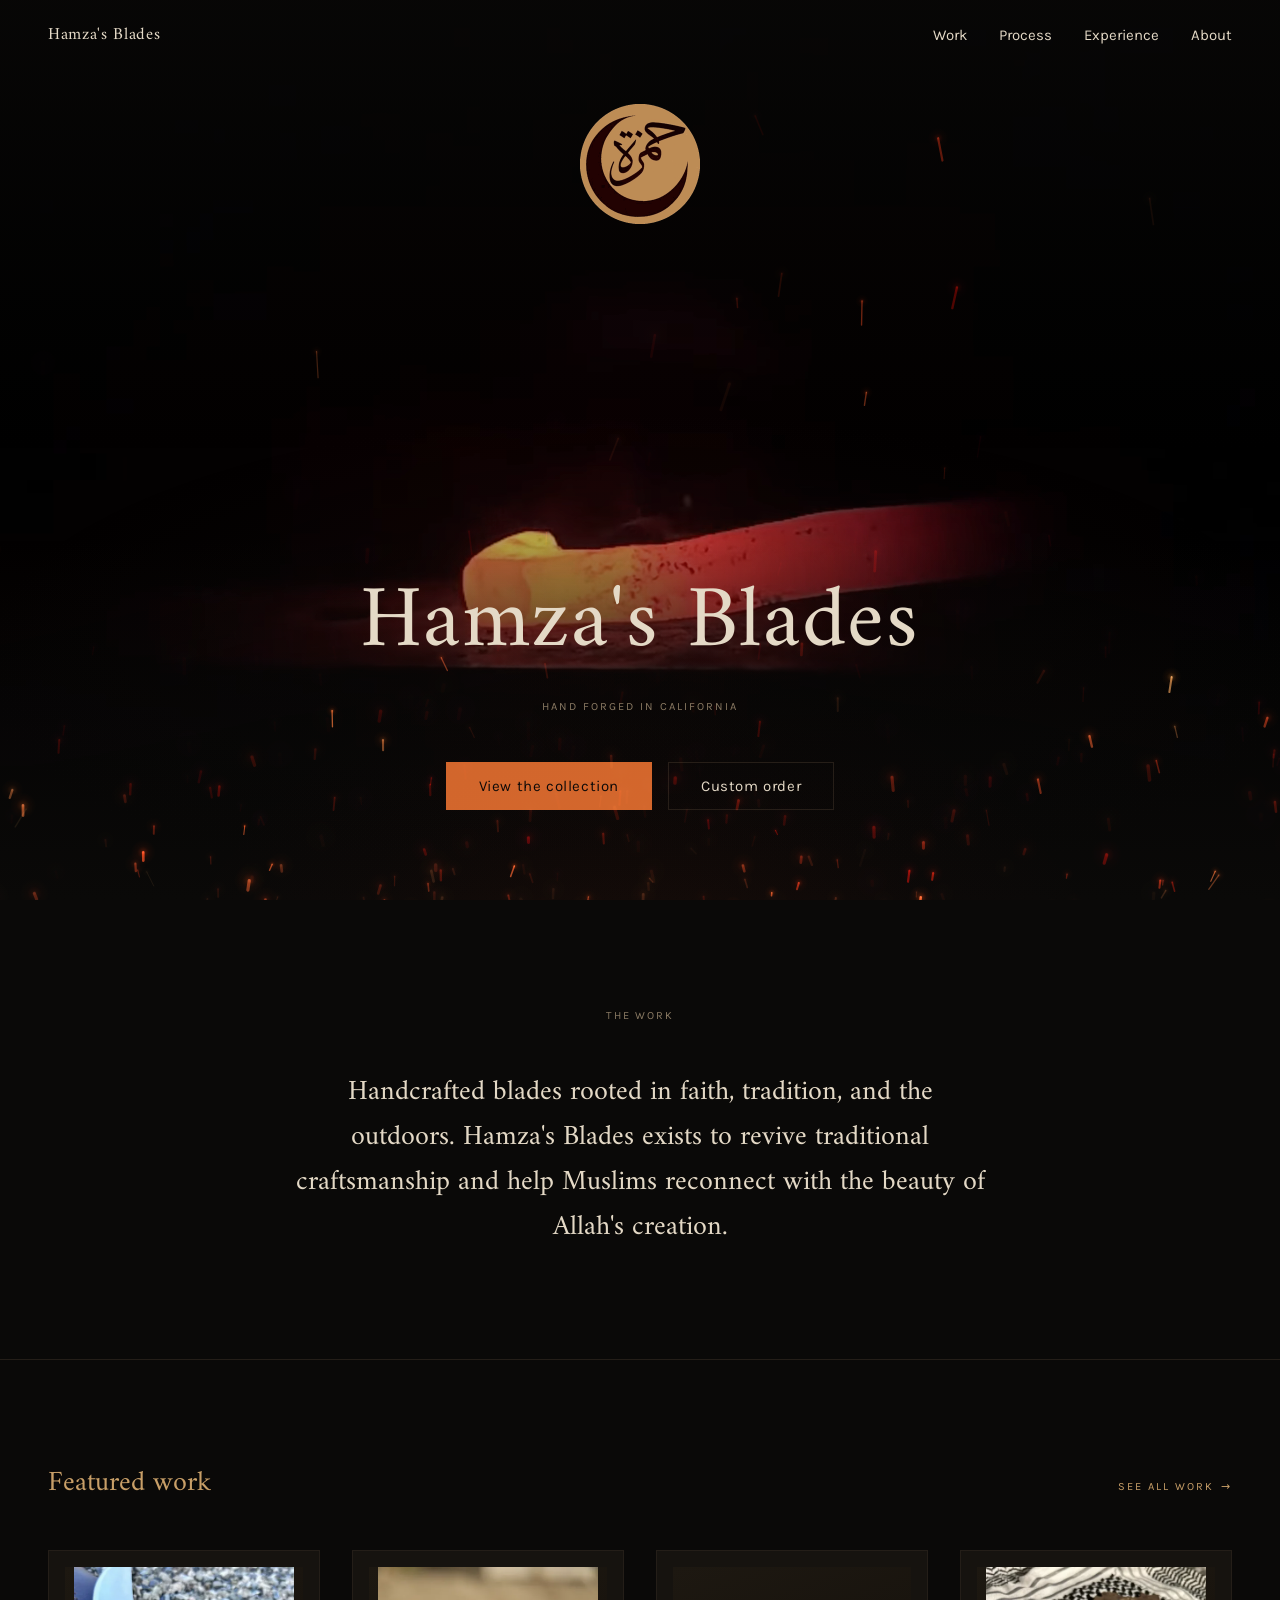
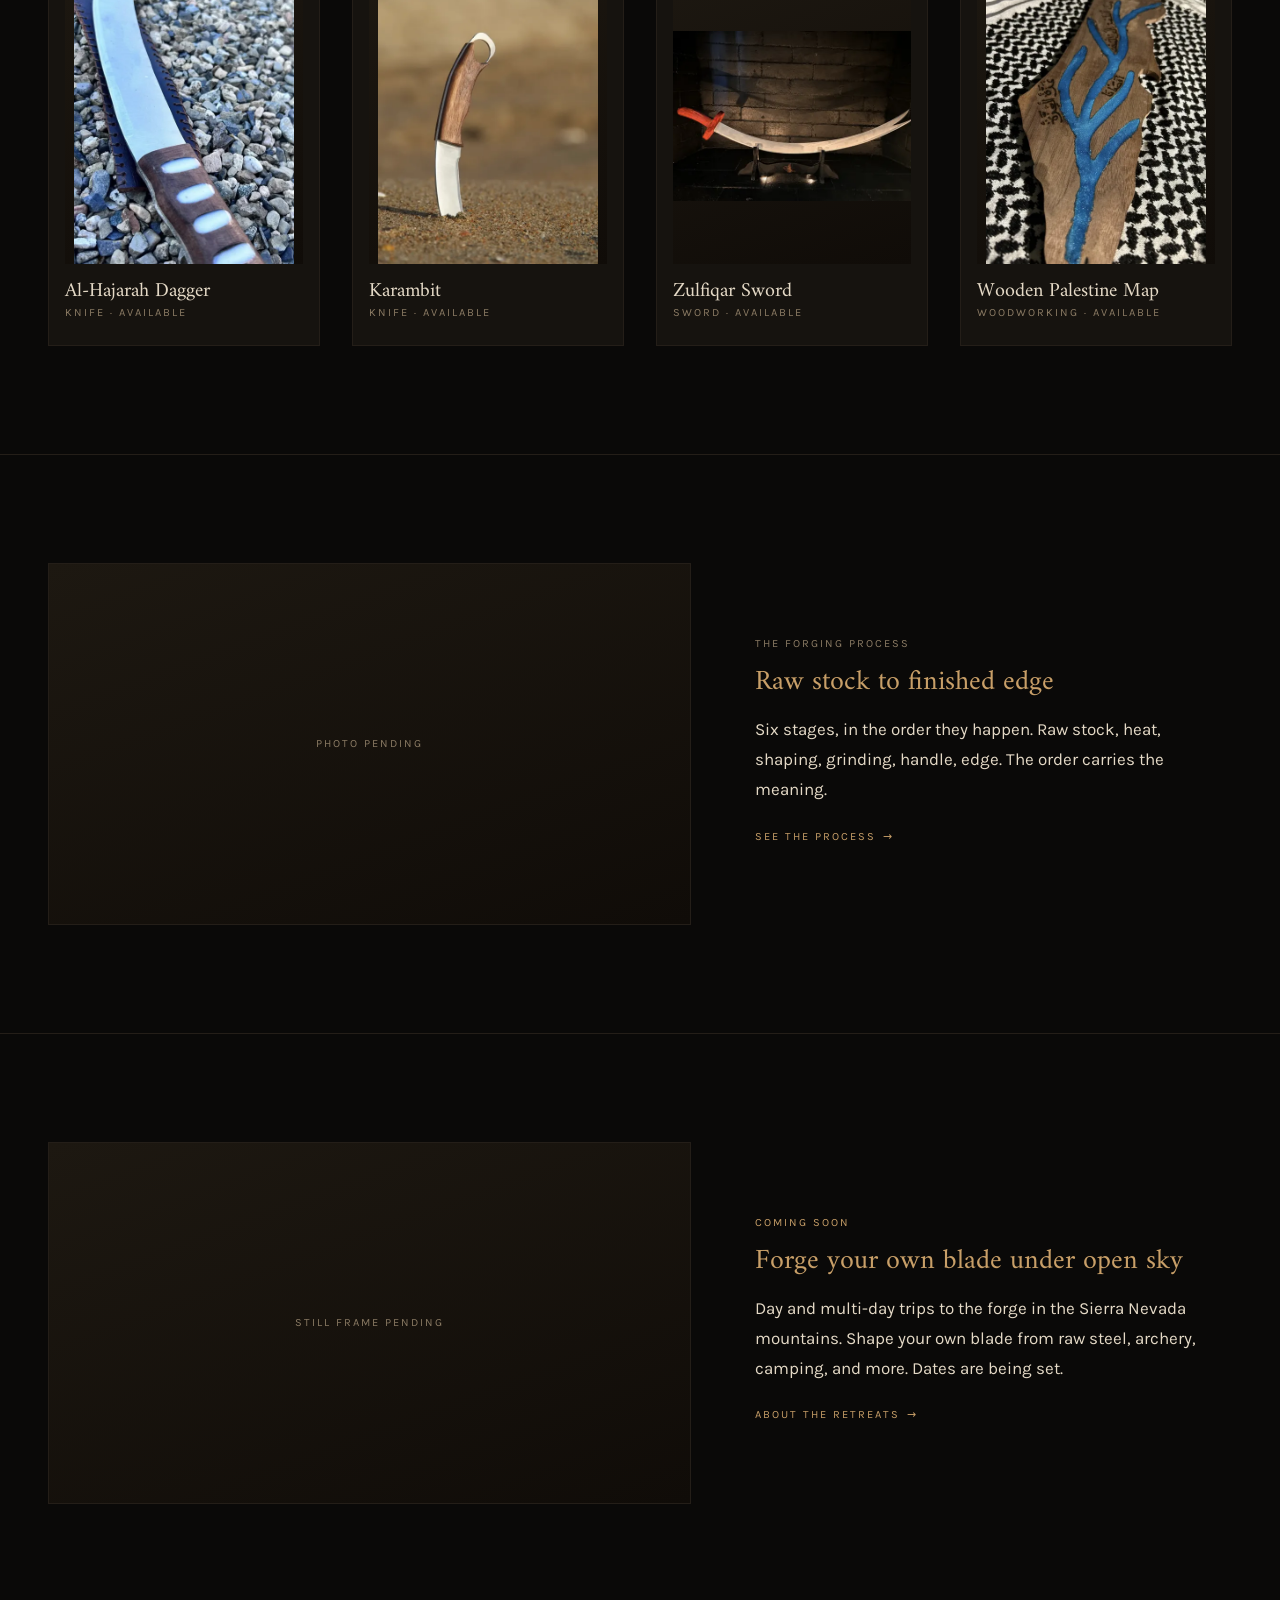
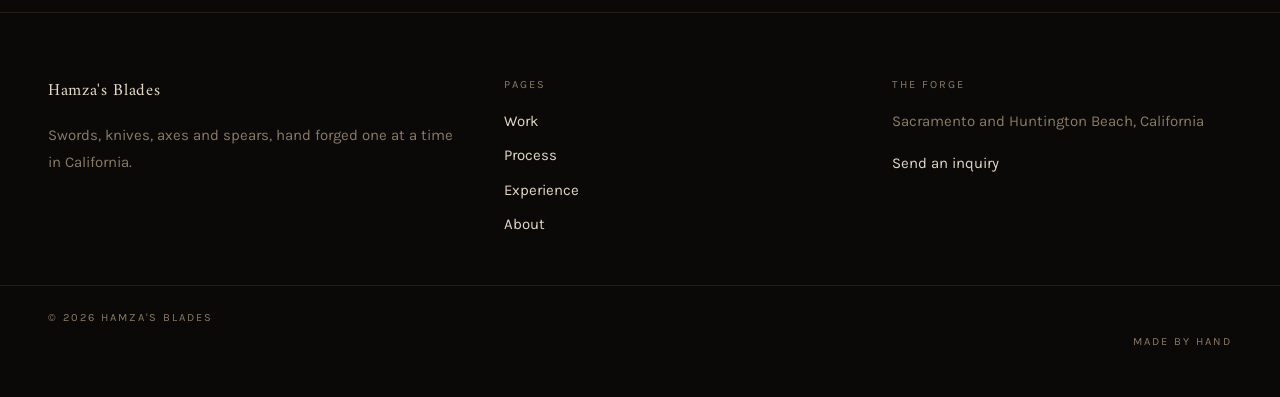
==== index.html @ b2037391 "Wire the real forge footage into the hero as a seamless loop Hamza supplied video/Forging Video.mov " ====
<!doctype html>
<html lang="en">
<head>
<meta charset="utf-8">
<meta name="viewport" content="width=device-width, initial-scale=1">
<title>Hamza's Blades — hand forged in California</title>
<meta name="description" content="Hand-forged swords, knives, axes and spears, made one at a time between Sacramento and Huntington Beach, California.">

<!-- The crescent-only variant, not the full logo — the calligraphy is
     illegible at favicon sizes. -->
<link rel="icon" href="img/crescent.svg" type="image/svg+xml">

<link rel="stylesheet" href="css/fonts.css">
<link rel="stylesheet" href="css/site.css">
</head>

<body data-embers="home">

<header class="header">
  <div class="shell header__inner">
    <!-- No mark here. At header size the calligraphy would fall below the
         ~48px legibility floor, and SPEC section 7 says omit it rather than
         render it illegibly. Type carries the brand until the simplified
         crescent variant exists. -->
    <a class="brand" href="index.html">
      <span class="brand__name">Hamza's Blades</span>
    </a>
    <nav class="nav" aria-label="Primary">
      <a class="nav__link" href="gallery.html">Work</a>
      <a class="nav__link" href="process.html">Process</a>
      <a class="nav__link" href="experience.html">Experience</a>
      <a class="nav__link" href="about.html">About</a>
    </nav>
  </div>
</header>

<main>

  <!-- Hero ------------------------------------------------------------- -->
  <section class="hero">
    <div class="hero__media">
      <!-- The hero still: the first frame of the loop below, so the handoff
           from still to video is invisible — same anvil, same billet, same
           light. It stays beneath the video permanently, so there is never a
           bare black rectangle while the loop downloads or if it fails.
           Eager and high priority — it is the largest paint on the page. -->
      <picture>
        <source type="image/webp" sizes="100vw"
                srcset="img/hero-forge-1000.webp 1000w,
                        img/hero-forge-1920.webp 1920w">
        <img class="hero__img" alt="" width="1920" height="1080"
             fetchpriority="high" sizes="100vw"
             src="img/hero-forge-1920.jpg"
             srcset="img/hero-forge-1000.jpg 1000w,
                     img/hero-forge-1920.jpg 1920w">
      </picture>

      <!--
        Hot steel resting on the anvil, shot at night with the room fully
        black. The last second crossfades into the first, so the loop has no
        visible seam — measured, the repeat point differs no more than two
        ordinary consecutive frames do.

        No controls, muted, autoplaying: it reads as a moving photograph
        rather than as a video, which is the intent. The source is attached
        after load by js/site.js so it never blocks first paint, and it fades
        up over the still once it can play. Under prefers-reduced-motion the
        element is removed outright and the still is what shows.
      -->
      <video class="hero__video" muted playsinline loop autoplay
             preload="none"
             data-src-webm="video/hero-forge.webm"
             data-src="video/hero-forge.mp4" data-type="video/mp4"
             aria-hidden="true" tabindex="-1"></video>
    </div>

    <!-- The seam: bottom quarter dissolves to --forge, ember canvas over it. -->
    <div class="hero__scrim"></div>

    <!-- The mark rides high and the type sits low, so the hot steel running
         across the middle of the still is left clear. Both bands are dark;
         the fire is the only thing between them. -->
    <div class="shell hero__inner">
      <!-- The supplied raster logo, displayed at 120px — its ceiling until an
           SVG trace exists (SPEC section 7). Never upscaled. Served from a
           240px derivative that covers a 2x display; img/logo.png is the
           untouched master. Eager and high priority: it is above the fold. -->
      <img class="hero__mark" src="img/logo-240.png" alt="" width="120" height="120"
           fetchpriority="high" data-optional>

      <div class="hero__type">
        <h1 class="t-hero hero__title">Hamza's Blades</h1>
        <p class="eyebrow">Hand forged in California</p>
        <div class="hero__actions">
          <a class="btn btn--primary" href="gallery.html">View the collection</a>
          <a class="btn btn--ghost" href="contact.html?about=custom">Custom order</a>
        </div>
      </div>
    </div>
  </section>

  <!-- Positioning statement --------------------------------------------- -->
  <section class="section">
    <div class="shell statement">
      <p class="eyebrow">The work</p>
      <!-- Client-approved, verbatim. SPEC section 8. -->
      <p class="statement__body">
        Handcrafted blades rooted in faith, tradition, and the outdoors.
        Hamza's Blades exists to revive traditional craftsmanship and help
        Muslims reconnect with the beauty of Allah's creation.
      </p>
    </div>
  </section>

  <!-- Featured work ------------------------------------------------------ -->
  <section class="section section--rule" id="work">
    <div class="shell">
      <div class="section__head">
        <h2 class="t-section">Featured work</h2>
        <a class="link-through eyebrow" href="gallery.html">
          See all work <span class="arrow" aria-hidden="true">&rarr;</span>
        </a>
      </div>

      <div class="pieces pieces--featured" data-featured>
        <!-- Filled from data/gallery.json. This line is what a visitor sees
             if the fetch fails, so the section still reads as finished. -->
        <p class="muted small">
          The current pieces are listed in the collection.
        </p>
      </div>
    </div>
  </section>

  <!-- Process teaser ----------------------------------------------------- -->
  <section class="section section--rule" id="process">
    <div class="shell band">
      <figure class="band__figure">
        <div class="band__pending"><span class="eyebrow">Photo pending</span></div>
      </figure>
      <div class="band__copy">
        <p class="eyebrow">The forging process</p>
        <h2 class="t-section">Raw stock to finished edge</h2>
        <p class="measure">
          Six stages, in the order they happen. Raw stock, heat, shaping,
          grinding, handle, edge. The order carries the meaning.
        </p>
        <a class="link-through eyebrow" href="process.html">
          See the process <span class="arrow" aria-hidden="true">&rarr;</span>
        </a>
      </div>
    </div>
  </section>

  <!-- Retreats teaser ---------------------------------------------------- -->
  <section class="section section--rule" id="retreats">
    <div class="shell band">
      <figure class="band__figure">
        <div class="band__pending"><span class="eyebrow">Still frame pending</span></div>
      </figure>
      <div class="band__copy">
        <p class="eyebrow eyebrow--brass">Coming soon</p>
        <h2 class="t-section">Forge your own blade under open sky</h2>
        <p class="measure">
          Day and multi-day trips to the forge in the Sierra Nevada mountains.
          Shape your own blade from raw steel, archery, camping, and more.
          Dates are being set.
        </p>
        <a class="link-through eyebrow" href="experience.html">
          About the retreats <span class="arrow" aria-hidden="true">&rarr;</span>
        </a>
      </div>
    </div>
  </section>

</main>

<footer class="footer">
  <div class="shell footer__inner">
    <div class="footer__col">
      <a class="brand" href="index.html">
        <span class="brand__name">Hamza's Blades</span>
      </a>
      <p class="small muted measure">
        Swords, knives, axes and spears, hand forged one at a time in
        California.
      </p>
    </div>

    <div class="footer__col">
      <p class="eyebrow">Pages</p>
      <nav class="footer__links" aria-label="Footer">
        <a href="gallery.html">Work</a>
        <a href="process.html">Process</a>
        <a href="experience.html">Experience</a>
        <a href="about.html">About</a>
      </nav>
    </div>

    <div class="footer__col">
      <p class="eyebrow">The forge</p>
      <p class="small muted">Sacramento and Huntington Beach, California</p>
      <p class="small"><a href="contact.html">Send an inquiry</a></p>
    </div>
  </div>

  <div class="shell footer__base">
    <p class="eyebrow">&copy; 2026 Hamza's Blades</p>
    <p class="eyebrow">Made by hand</p>
  </div>
</footer>

<script src="js/config.js" defer></script>
<script src="js/pieces.js" defer></script>
<script src="js/inquiry.js" defer></script>
<script src="js/site.js" defer></script>
<script src="js/embers.js" defer></script>
</body>
</html>
---- css/fonts.css ----
/* ==========================================================================
   Self-hosted Amiri and Karla.

   These were loaded from fonts.googleapis.com until the performance pass.
   That stylesheet is render-blocking and lives on a third-party origin, so
   every visit paid a round trip to it before first paint — and when it is
   slow or blocked (which happens on some networks), the whole page waits and
   then falls back to Times. Measured: removing that one request took the
   homepage from 89 to 100 on mobile Lighthouse.

   Latin and Latin Extended only. Amiri's Arabic subset is 106 KB and no page
   sets Arabic text — the calligraphy in the logo is an image. Karla 500 was
   requested but never used; the design is weight 400 throughout.

   Both families are SIL Open Font License 1.1. See fonts/OFL.txt.
   ========================================================================== */

@font-face {
  font-family: 'Amiri';
  font-style: normal;
  font-weight: 400;
  font-display: swap;
  src: url('../fonts/amiri-400-latin-ext.woff2') format('woff2');
  unicode-range: U+0100-02BA, U+02BD-02C5, U+02C7-02CC, U+02CE-02D7, U+02DD-02FF, U+0304, U+0308, U+0329, U+1D00-1DBF, U+1E00-1E9F, U+1EF2-1EFF, U+2020, U+20A0-20AB, U+20AD-20C0, U+2113, U+2C60-2C7F, U+A720-A7FF;
}

@font-face {
  font-family: 'Amiri';
  font-style: normal;
  font-weight: 400;
  font-display: swap;
  src: url('../fonts/amiri-400-latin.woff2') format('woff2');
  unicode-range: U+0000-00FF, U+0131, U+0152-0153, U+02BB-02BC, U+02C6, U+02DA, U+02DC, U+0304, U+0308, U+0329, U+2000-206F, U+20AC, U+2122, U+2191, U+2193, U+2212, U+2215, U+FEFF, U+FFFD;
}

@font-face {
  font-family: 'Karla';
  font-style: normal;
  font-weight: 400;
  font-display: swap;
  src: url('../fonts/karla-400-latin-ext.woff2') format('woff2');
  unicode-range: U+0100-02BA, U+02BD-02C5, U+02C7-02CC, U+02CE-02D7, U+02DD-02FF, U+0304, U+0308, U+0329, U+1D00-1DBF, U+1E00-1E9F, U+1EF2-1EFF, U+2020, U+20A0-20AB, U+20AD-20C0, U+2113, U+2C60-2C7F, U+A720-A7FF;
}

@font-face {
  font-family: 'Karla';
  font-style: normal;
  font-weight: 400;
  font-display: swap;
  src: url('../fonts/karla-400-latin.woff2') format('woff2');
  unicode-range: U+0000-00FF, U+0131, U+0152-0153, U+02BB-02BC, U+02C6, U+02DA, U+02DC, U+0304, U+0308, U+0329, U+2000-206F, U+20AC, U+2122, U+2191, U+2193, U+2212, U+2215, U+FEFF, U+FFFD;
}
---- css/site.css ----
/* ==========================================================================
   Hamza's Blades — design system
   Tokens and primitives per SPEC section 2. Nothing here is page-specific
   except the clearly marked home sections at the bottom.
   ========================================================================== */

/* --- Tokens -------------------------------------------------------------- */

:root {
  /* Palette. No colours outside this list. Pure white never appears. */
  --forge: #0a0908;
  --ash: #16130f;
  --ash-line: #241e18;
  --brass: #c89f68;
  --parchment: #e4d9c6;
  --smoke: #8b7b64;
  --ember: #d2662c;
  --ember-hot: #f0a555;

  /* Type */
  --display: "Amiri", "Times New Roman", serif;
  --body: "Karla", system-ui, -apple-system, "Segoe UI", sans-serif;

  --t-hero: clamp(2.75rem, 7vw, 5.5rem);
  --t-page: clamp(2rem, 4.5vw, 3.25rem);
  --t-section: 1.75rem;
  --t-piece: 1.25rem;
  --t-body: 1.0625rem;
  --t-small: 0.9375rem;
  --t-eyebrow: 0.6875rem;

  /* Rhythm — 8px base */
  --s-1: 0.5rem;
  --s-2: 1rem;
  --s-3: 1.5rem;
  --s-4: 2rem;
  --s-5: 3rem;
  --s-6: 4rem;
  --s-7: 6rem;

  --shell: 1280px;
  --measure: 68ch;
  --section-y: clamp(5rem, 12vh, 9rem);

  --line: 1px solid var(--ash-line);
  --ease: cubic-bezier(0.22, 0.61, 0.36, 1);
}

/* --- Reset --------------------------------------------------------------- */

*,
*::before,
*::after {
  box-sizing: border-box;
}

html {
  -webkit-text-size-adjust: 100%;
}

body,
h1,
h2,
h3,
p,
figure,
blockquote,
ul,
ol {
  margin: 0;
}

ul,
ol {
  padding: 0;
  list-style: none;
}

img,
video,
canvas,
svg {
  display: block;
  max-width: 100%;
}

button,
input {
  font: inherit;
  color: inherit;
}

/* The hidden attribute must beat any display we set on a component. Without
   this, `el.hidden = true` on anything given `display: grid` does nothing —
   which silently leaves the lightbox covering the page and swallowing every
   click. */
[hidden] {
  display: none !important;
}

/* --- Base ---------------------------------------------------------------- */

body {
  background: var(--forge);
  color: var(--parchment);
  font-family: var(--body);
  font-size: var(--t-body);
  font-weight: 400;
  line-height: 1.75;
  /* Establishes the ground the fixed ember canvas screens against. */
  min-height: 100vh;
}

h1,
h2,
h3,
.display {
  font-family: var(--display);
  font-weight: 400;
  line-height: 1.15;
  /* Amiri at 400 with space around it. Never bold display type. */
}

p + p {
  margin-top: var(--s-3);
}

a {
  color: inherit;
  text-decoration: none;
}

:focus-visible {
  outline: 1px solid var(--brass);
  outline-offset: 2px;
}

::selection {
  background: var(--ember);
  color: var(--forge);
}

/* --- Layout primitives --------------------------------------------------- */

.shell {
  width: 100%;
  max-width: var(--shell);
  margin-inline: auto;
  padding-inline: clamp(1.25rem, 5vw, 3rem);
}

.section {
  position: relative;
  /* Above the ember canvas. The sections themselves stay transparent, so the
     embers pass behind the type and cards rather than over them. */
  z-index: 2;
  padding-block: var(--section-y);
}

.section--rule {
  border-top: var(--line);
}

.measure {
  max-width: var(--measure);
}

/* --- Type primitives ----------------------------------------------------- */

/* The letterspaced utility treatment. Used for eyebrows, filter labels and
   metadata — the site's connective tissue. Nowhere else. */
.eyebrow {
  font-family: var(--body);
  font-size: var(--t-eyebrow);
  font-weight: 400;
  line-height: 1.4;
  text-transform: uppercase;
  letter-spacing: 0.18em;
  color: var(--smoke);
}

.eyebrow--brass {
  color: var(--brass);
}

.t-hero {
  font-size: var(--t-hero);
  letter-spacing: 0.02em;
}

.t-page {
  font-size: var(--t-page);
}

.t-section {
  font-size: var(--t-section);
  color: var(--brass);
}

.t-piece {
  font-size: var(--t-piece);
}

.small {
  font-size: var(--t-small);
}

.muted {
  color: var(--smoke);
}

/* --- Buttons ------------------------------------------------------------- */
/* Square. No radius, no shadow. Depth comes from the ember glow only. */

.btn {
  display: inline-flex;
  align-items: center;
  justify-content: center;
  min-height: 48px;
  padding: 0 var(--s-4);
  border: 1px solid transparent;
  border-radius: 0;
  background: transparent;
  font-size: var(--t-small);
  letter-spacing: 0.04em;
  cursor: pointer;
  transition: background-color 0.25s var(--ease), border-color 0.25s var(--ease),
    color 0.25s var(--ease);
}

.btn--primary {
  background: var(--ember);
  color: var(--forge);
}

.btn--primary:hover {
  background: var(--ember-hot);
}

.btn--ghost {
  border-color: var(--ash-line);
  color: var(--parchment);
}

.btn--ghost:hover {
  border-color: var(--brass);
  color: var(--brass);
}

/* Eyebrow-styled inline link with an arrow — used for every "through" link. */
.link-through {
  display: inline-flex;
  align-items: center;
  gap: 0.6em;
  padding-block: var(--s-1);
  color: var(--brass);
  transition: color 0.25s var(--ease);
}

.link-through .arrow {
  transition: transform 0.25s var(--ease);
}

.link-through:hover {
  color: var(--ember-hot);
}

.link-through:hover .arrow {
  transform: translateX(4px);
}

/* --- Header -------------------------------------------------------------- */

.header {
  position: fixed;
  inset: 0 0 auto;
  z-index: 5;
  transition: background-color 0.35s var(--ease), border-color 0.35s var(--ease);
  border-bottom: 1px solid transparent;
}

.header.is-stuck {
  background: rgba(10, 9, 8, 0.94);
  backdrop-filter: blur(8px);
  border-bottom-color: var(--ash-line);
}

.header__inner {
  display: flex;
  align-items: center;
  justify-content: space-between;
  gap: var(--s-4);
  min-height: 72px;
}

/* The brand is type only. The logo mark is not used below ~48px — see the
   note in index.html and SPEC section 7. */
.brand {
  display: inline-flex;
  align-items: center;
}

.brand__name {
  font-family: var(--display);
  font-size: 1.0625rem;
  letter-spacing: 0.04em;
  color: var(--parchment);
  white-space: nowrap;
}

.nav {
  display: flex;
  align-items: center;
  gap: clamp(1rem, 2.5vw, 2rem);
}

.nav__link {
  font-size: var(--t-small);
  color: var(--parchment);
  padding-block: var(--s-1);
  border-bottom: 1px solid transparent;
  transition: color 0.25s var(--ease), border-color 0.25s var(--ease);
}

.nav__link:hover,
.nav__link[aria-current="page"] {
  color: var(--brass);
  border-bottom-color: var(--brass);
}

/* Narrow: the nav wraps to its own row beneath the wordmark. Every page stays
   reachable — nothing is hidden behind a menu button, and nothing is dropped. */
@media (max-width: 720px) {
  .header__inner {
    flex-direction: column;
    justify-content: center;
    gap: 0;
    padding-block: var(--s-1);
  }
  .nav {
    gap: clamp(0.875rem, 4vw, 1.5rem);
  }
  .nav__link {
    font-size: 0.875rem;
  }
}

/* --- Ember canvas -------------------------------------------------------- */
/* Injected by js/embers.js. The layout is finished without it.

   Stacking, which is the whole seam: the hero sits at z-index 0, the canvas at
   1, everything after the hero at 2. So the simulated sparks are drawn *over*
   the hero video — meeting its real sparks inside the bottom gradient — and
   *behind* the content further down, where they read as atmosphere in the
   gutters instead of litter across the photographs. */

.embers {
  position: fixed;
  inset: 0;
  z-index: 1;
  pointer-events: none;
  mix-blend-mode: screen;
}

/* --- Hero ---------------------------------------------------------------- */

.hero {
  position: relative;
  z-index: 0;
  min-height: 100vh;
  min-height: 100svh;
  display: grid;
  align-items: stretch;
  overflow: hidden;
}

.hero__media {
  position: absolute;
  inset: 0;
  z-index: 0;
  /* Stands in for the poster frame until the video file lands, and stays
     behind it afterwards so there is never a bare black rectangle. */
  background: radial-gradient(
      120% 90% at 50% 18%,
      #2a1c11 0%,
      #150f0a 45%,
      var(--forge) 100%
    );
}

.hero__img,
.hero__video {
  position: absolute;
  inset: 0;
  width: 100%;
  height: 100%;
  object-fit: cover;
}

/* The video is invisible until it can actually play, then fades up over the
   still. Until the file is shot it never becomes ready, so the still is what
   the hero shows. */
.hero__video {
  opacity: 0;
  transition: opacity 0.8s var(--ease);
}

.hero__video.is-ready {
  opacity: 1;
}

/* The seam: bottom 25% dissolves to --forge, and the ember canvas (z-index 2)
   sits over it. Top scrim keeps the header and hero type legible. */
.hero__scrim {
  position: absolute;
  inset: 0;
  z-index: 1;
  background:
    /* The forge below the frame is drawn by the canvas, not here — a glow in
       this box would be clipped at the hero's bottom edge and leave a hard
       line across the page on scroll. See js/embers.js. */
    /* A pool behind the centred type. The hot steel in the still sits at
       roughly half height, right where the title and eyebrow land, and the
       eyebrow in --smoke has no chance against it. Falls off to nothing at
       the edges so the glow survives. */
    radial-gradient(
      52% 28% at 50% 74%,
      rgba(10, 9, 8, 0.5) 0%,
      rgba(10, 9, 8, 0.28) 60%,
      rgba(10, 9, 8, 0) 100%
    ),
    /* Top: keeps the header legible. */
    linear-gradient(
      to bottom,
      rgba(10, 9, 8, 0.72) 0%,
      rgba(10, 9, 8, 0.25) 28%,
      rgba(10, 9, 8, 0) 50%
    ),
    /* Bottom quarter: the dissolve to --forge that the embers rise into. */
    linear-gradient(
      to bottom,
      rgba(10, 9, 8, 0) 60%,
      rgba(10, 9, 8, 0.6) 82%,
      var(--forge) 100%
    );
}

/* Three rows: the mark up top, empty middle where the fire is, the type low.
   The still's hot steel runs across the centre of the frame and nothing
   readable survives on top of it — the eyebrow in --smoke least of all. */
.hero__inner {
  position: relative;
  z-index: 2;
  display: grid;
  grid-template-rows: auto 1fr;
  justify-items: center;
  text-align: center;
  /* Top clears the fixed header. */
  padding-block: calc(72px + var(--s-4)) clamp(3rem, 10vh, 6rem);
}

.hero__type {
  /* Fills the remaining row and pins itself to the bottom of it. */
  align-self: end;
  display: grid;
  justify-items: center;
  gap: var(--s-3);
}

/* 120px is the ceiling for the raster logo — never upscaled. */
.hero__mark {
  width: clamp(84px, 12vw, 120px);
  height: auto;
}

.hero__title {
  margin-top: var(--s-1);
}

.hero__actions {
  display: flex;
  flex-wrap: wrap;
  justify-content: center;
  gap: var(--s-2);
  margin-top: var(--s-3);
}

/* --- Positioning statement ----------------------------------------------- */

.statement {
  text-align: center;
  display: grid;
  justify-items: center;
  gap: var(--s-3);
}

.statement__body {
  font-family: var(--display);
  font-size: clamp(1.25rem, 2.4vw, 1.75rem);
  line-height: 1.6;
  color: var(--parchment);
  max-width: 46ch;
}

/* --- Section headers ----------------------------------------------------- */

.section__head {
  display: flex;
  flex-wrap: wrap;
  align-items: baseline;
  justify-content: space-between;
  gap: var(--s-2);
  margin-bottom: var(--s-5);
}

/* --- Piece grid ---------------------------------------------------------- */

/* Gallery grid. */
.pieces {
  display: grid;
  grid-template-columns: repeat(auto-fill, minmax(300px, 1fr));
  gap: var(--s-4);
}

/* The catalogue arrives after a fetch, so the grid starts as one line of
   fallback text and then becomes several thousand pixels of cards. Without a
   reservation that shoves the whole page down as it lands — a 0.37 layout
   shift, enough on its own to put the page under the spec's Lighthouse floor.
   The class is added once the cards are in, or once the fetch has failed. */
.pieces[data-gallery]:not(.is-loaded) {
  min-height: 80vh;
}

.pieces--featured:not(.is-loaded) {
  min-height: 60vh;
}

/* Featured work is a fixed four, not an auto-fill — the homepage row should
   hold its shape rather than reflowing to three and orphaning the fourth. */
.pieces--featured {
  grid-template-columns: 1fr;
}

@media (min-width: 620px) {
  .pieces--featured {
    grid-template-columns: repeat(2, 1fr);
  }
}

@media (min-width: 1100px) {
  .pieces--featured {
    grid-template-columns: repeat(4, 1fr);
  }
}

.piece {
  position: relative;
  display: grid;
  gap: var(--s-2);
  padding: var(--s-2);
  border: var(--line);
  background: var(--ash);
  transition: border-color 0.3s var(--ease);
}

.piece::after {
  /* The faint ember glow that rises behind the image on hover. */
  content: "";
  position: absolute;
  inset: auto 0 0;
  height: 60%;
  background: linear-gradient(
    to top,
    rgba(210, 102, 44, 0.22),
    rgba(210, 102, 44, 0)
  );
  opacity: 0;
  transition: opacity 0.4s var(--ease);
  pointer-events: none;
}

.piece:hover,
.piece:focus-within {
  border-color: var(--brass);
}

.piece:hover::after,
.piece:focus-within::after {
  opacity: 1;
}

.piece__frame {
  position: relative;
  aspect-ratio: 4 / 5;
  overflow: hidden;
  background: linear-gradient(160deg, #1d1811 0%, #100c08 100%);
}

/* Nothing is ever cropped. The frame keeps its 4:5 so the grid rows stay
   even, and the photograph is fitted whole inside it — portrait pieces fill
   it almost exactly, landscape ones sit letterboxed on --ash. Losing half a
   sword to a centre crop is worse than a little empty frame. */
.piece__img {
  width: 100%;
  height: 100%;
  object-fit: contain;
  transition: transform 0.6s var(--ease);
}

/* No zoom: on a contained image it would push the piece past the frame. The
   border warming to --brass and the ember glow carry the hover instead. */

/* Shown when the photograph has not been dropped in yet. Keeps the grid
   at full height so nothing shifts when the real file arrives. */
.piece__pending {
  position: absolute;
  inset: 0;
  display: grid;
  place-content: center;
  text-align: center;
}

/* Title over metadata, always stacked — side by side collapses unevenly once
   four cards share the row. */
.piece__meta {
  position: relative;
  z-index: 1;
  display: grid;
  gap: 2px;
  padding-bottom: var(--s-1);
}

.piece__name {
  color: var(--parchment);
}

.piece--sold {
  opacity: 0.7;
}

/* --- Interior pages ------------------------------------------------------ */
/* Top padding clears the fixed header, which is opaque on these pages. */

.page {
  position: relative;
  z-index: 2;
  padding-block: calc(72px + var(--section-y)) var(--section-y);
}

.page__head {
  display: grid;
  gap: var(--s-2);
  margin-bottom: var(--s-5);
}

/* --- Filters ------------------------------------------------------------- */
/* The eyebrow treatment, as SPEC section 2 asks for filter labels. Active
   gets --brass and a 1px underline. */

.filters {
  display: flex;
  flex-wrap: wrap;
  gap: var(--s-1) var(--s-4);
  padding-bottom: var(--s-3);
  margin-bottom: var(--s-5);
  border-bottom: var(--line);
}

.filter {
  padding: var(--s-1) 0;
  border: 0;
  border-bottom: 1px solid transparent;
  border-radius: 0;
  background: none;
  cursor: pointer;

  font-family: var(--body);
  font-size: var(--t-eyebrow);
  line-height: 1.4;
  text-transform: uppercase;
  letter-spacing: 0.18em;
  color: var(--smoke);
  transition: color 0.25s var(--ease), border-color 0.25s var(--ease);
}

.filter:hover {
  color: var(--parchment);
}

.filter.is-active {
  color: var(--brass);
  border-bottom-color: var(--brass);
}

.gallery__empty {
  padding-block: var(--s-5);
}

/* --- Piece interaction --------------------------------------------------- */
/* The title is the control; its hit area is stretched over the whole card, so
   the accessible name stays the piece name rather than "image". */

.piece__open {
  border: 0;
  padding: 0;
  background: none;
  font: inherit;
  color: inherit;
  text-align: left;
  cursor: pointer;
}

.piece__open::after {
  content: "";
  position: absolute;
  inset: 0;
  z-index: 2;
}

.piece__open:focus-visible {
  outline: none;
}

.piece:focus-within {
  outline: 1px solid var(--brass);
  outline-offset: 2px;
}

/* Filtering moves the grid rather than snapping it — see the FLIP pass in
   js/gallery.js. */
.piece {
  transition: border-color 0.3s var(--ease), transform 0.4s var(--ease),
    opacity 0.3s var(--ease);
}

.piece.is-hidden {
  display: none;
}

/* --- Retreats ------------------------------------------------------------ */

/* A hero with no logo mark: one row, type pinned low, same dissolve. */
.hero--page .hero__inner {
  grid-template-rows: 1fr;
}

.retreat-blocks {
  display: grid;
  gap: var(--s-6);
}

@media (min-width: 860px) {
  .retreat-blocks {
    grid-template-columns: repeat(3, minmax(0, 1fr));
    gap: var(--s-5);
  }
}

.retreat-block {
  display: grid;
  gap: var(--s-2);
  align-content: start;
  padding-top: var(--s-3);
  border-top: 1px solid var(--brass);
}

/* The email capture. Centred, with room around it. */
.notify-band {
  display: grid;
  justify-items: center;
  gap: var(--s-2);
  text-align: center;
}

.notify-band .measure {
  margin-bottom: var(--s-4);
}

.notify-mount {
  width: 100%;
  display: grid;
  justify-items: center;
}

.notify {
  width: 100%;
  max-width: 32rem;
  gap: var(--s-2);
  text-align: left;
}

.notify__row {
  display: grid;
  gap: var(--s-2);
}

@media (min-width: 560px) {
  .notify__row {
    grid-template-columns: 1fr auto;
    align-items: end;
  }

  .notify__row .btn {
    /* Sits level with the input, not with its label. */
    height: calc(0.75rem * 2 + 1.6 * var(--t-small) + 2px);
    min-height: 48px;
  }
}

.notify__field {
  min-width: 0;
}

/* --- Process steps ------------------------------------------------------- */
/* An ordered list, because the order is the point. Images alternate sides. */

.steps {
  display: grid;
  gap: var(--s-7);
  counter-reset: step;
}

.step {
  display: grid;
  gap: var(--s-3);
  align-items: center;
}

@media (min-width: 860px) {
  .step {
    grid-template-columns: repeat(2, minmax(0, 1fr));
    gap: var(--s-6);
  }

  /* Alternating side. The copy leads on every second step. */
  .step:nth-child(even) .step__figure {
    order: 2;
  }
}

.step__figure {
  position: relative;
  aspect-ratio: 4 / 3;
  border: var(--line);
  background: linear-gradient(160deg, #1d1811 0%, #100c08 100%);
  overflow: hidden;
}

.step__figure img {
  width: 100%;
  height: 100%;
  object-fit: cover;
}

.step__copy {
  display: grid;
  gap: var(--s-2);
  align-content: center;
}

/* --- About --------------------------------------------------------------- */

.about {
  display: grid;
  gap: var(--s-5);
  align-items: start;
}

@media (min-width: 900px) {
  .about {
    grid-template-columns: minmax(0, 0.8fr) minmax(0, 1.2fr);
    gap: var(--s-7);
  }

  .about__media {
    position: sticky;
    top: calc(72px + var(--s-4));
  }
}

.about__media {
  display: grid;
  gap: var(--s-4);
}

.about__figure {
  position: relative;
  aspect-ratio: 4 / 5;
  border: var(--line);
  background: linear-gradient(160deg, #1d1811 0%, #100c08 100%);
  overflow: hidden;
}

.about__figure img {
  width: 100%;
  height: 100%;
  object-fit: cover;
}

.about__meta {
  display: grid;
  gap: var(--s-3);
}

.about__copy p + p {
  margin-top: var(--s-3);
}

/* --- Closing band -------------------------------------------------------- */
/* Points at the inquiry box, per SPEC section 8. */

.closer {
  display: grid;
  justify-items: start;
  gap: var(--s-3);
  margin-top: var(--s-7);
  padding-top: var(--s-5);
  border-top: var(--line);
}

.closer .t-section {
  max-width: 30ch;
  color: var(--brass);
}

/* --- Contact ------------------------------------------------------------- */
/* Minimal, as SPEC section 4 asks: the inquiry box, Instagram, a shipping
   note. No street address, no phone. */

.contact {
  display: grid;
  gap: var(--s-6);
}

@media (min-width: 860px) {
  .contact {
    grid-template-columns: minmax(0, 1.2fr) minmax(0, 0.8fr);
    gap: var(--s-7);
  }
}

.contact__aside {
  display: grid;
  gap: var(--s-4);
  align-content: start;
}

.contact__block {
  display: grid;
  gap: var(--s-1);
}

.contact__block p + p {
  margin-top: 0;
}

.contact__block a {
  color: var(--brass);
}

/* --- Inquiry boxes ------------------------------------------------------- */
/* SPEC section 5. A name, an email, a message. Square fields, hairline
   borders, --ash ground. Nothing structured. */

.inquiry {
  display: grid;
  gap: var(--s-3);
  max-width: 34rem;
}

.field {
  display: grid;
  gap: var(--s-1);
}

.field__input {
  width: 100%;
  padding: 0.75rem;
  border: var(--line);
  border-radius: 0;
  background: var(--ash);
  color: var(--parchment);
  font-family: var(--body);
  font-size: var(--t-small);
  line-height: 1.6;
  transition: border-color 0.25s var(--ease);
}

.field__input::placeholder {
  color: var(--smoke);
  opacity: 1;
}

.field__input:hover {
  border-color: var(--smoke);
}

.field__input:focus-visible {
  border-color: var(--brass);
}

.field__input--message {
  resize: vertical;
  min-height: 9rem;
}

.field__input[aria-invalid="true"] {
  border-color: var(--ember);
}

/* Errors read in --ember at weight rather than introducing a red. */
.field__error {
  font-size: var(--t-small);
  line-height: 1.5;
  color: var(--ember);
}

/* The small text button that writes the suggested message in. */
.inquiry__suggest {
  justify-self: start;
  padding: var(--s-1) 0;
  border: 0;
  border-bottom: 1px solid var(--ash-line);
  border-radius: 0;
  background: none;
  cursor: pointer;

  font-family: var(--body);
  font-size: var(--t-eyebrow);
  text-transform: uppercase;
  letter-spacing: 0.18em;
  color: var(--smoke);
  transition: color 0.25s var(--ease), border-color 0.25s var(--ease);
}

.inquiry__suggest:hover {
  color: var(--brass);
  border-bottom-color: var(--brass);
}

.inquiry__submit {
  justify-self: start;
}

.inquiry__status {
  font-size: var(--t-small);
  line-height: 1.6;
}

.inquiry__status.is-error {
  color: var(--ember);
}

.inquiry__done {
  max-width: var(--measure);
  color: var(--brass);
  font-size: var(--t-body);
}

.inquiry__done:focus-visible {
  outline: 1px solid var(--brass);
  outline-offset: 4px;
}

/* --- Lightbox ------------------------------------------------------------ */

.lightbox {
  position: fixed;
  inset: 0;
  z-index: 10;
  display: grid;
  place-items: center;
  padding: var(--s-3);
  background: rgba(10, 9, 8, 0.92);
  opacity: 0;
  transition: opacity 0.2s var(--ease);
  overflow-y: auto;
}

.lightbox.is-open {
  opacity: 1;
}

.lightbox__panel {
  position: relative;
  width: min(1080px, 100%);
  max-height: 100%;
  display: grid;
  gap: var(--s-4);
  /* Top padding clears the close button, which would otherwise sit on the
     photograph when the panel stacks. */
  padding: calc(var(--s-2) + 44px) var(--s-4) var(--s-4);
  border: var(--line);
  background: var(--ash);
}

@media (min-width: 860px) {
  .lightbox__panel {
    grid-template-columns: 1.2fr 1fr;
    gap: var(--s-5);
    padding: var(--s-5);
  }
}

.lightbox__close {
  position: absolute;
  top: var(--s-2);
  right: var(--s-2);
  z-index: 3;
  min-height: 44px;
  padding: 0 var(--s-2);
  border: 1px solid transparent;
  border-radius: 0;
  background: none;
  cursor: pointer;
  transition: border-color 0.25s var(--ease);
}

.lightbox__close:hover {
  border-color: var(--brass);
}

.lightbox__close:hover .eyebrow {
  color: var(--brass);
}

.lightbox__media {
  min-width: 0;
}

.piece__frame--large {
  /* A fixed box rather than a fixed ratio: every view of a piece occupies the
     same space whatever its orientation, so the panel does not jump when you
     step through them. */
  height: clamp(300px, 58vh, 620px);
  aspect-ratio: auto;
}

/* Extra views of a piece, under the detail photo. */
.views {
  display: flex;
  flex-wrap: wrap;
  gap: var(--s-1);
  margin-top: var(--s-2);
}

.views__item {
  width: 68px;
  aspect-ratio: 4 / 5;
  padding: 0;
  border: var(--line);
  border-radius: 0;
  background: var(--ash);
  cursor: pointer;
  overflow: hidden;
  opacity: 0.55;
  transition: opacity 0.25s var(--ease), border-color 0.25s var(--ease);
}

.views__item img {
  width: 100%;
  height: 100%;
  object-fit: cover;
}

.views__item:hover {
  opacity: 0.85;
}

.views__item.is-active {
  opacity: 1;
  border-color: var(--brass);
}

.lightbox__body {
  display: grid;
  gap: var(--s-2);
  align-content: start;
  padding-top: var(--s-4);
}

@media (min-width: 860px) {
  /* Beside a tall photo, the short column reads better centred than stacked
     at the top. */
  .lightbox__body {
    align-content: center;
    padding-top: 0;
  }
}

.lightbox__inquiry {
  display: grid;
  gap: var(--s-3);
  margin-top: var(--s-3);
  padding-top: var(--s-3);
  border-top: var(--line);
}

/* Holds the page still behind the lightbox. */
body.is-locked {
  overflow: hidden;
}

/* --- Teaser bands -------------------------------------------------------- */

.band {
  display: grid;
  gap: var(--s-4);
  align-items: center;
}

@media (min-width: 900px) {
  .band {
    grid-template-columns: 1.35fr 1fr;
    gap: var(--s-6);
  }
}

.band__figure {
  position: relative;
  aspect-ratio: 16 / 9;
  border: var(--line);
  background: linear-gradient(160deg, #1d1811 0%, #100c08 100%);
  overflow: hidden;
}

.band__figure img {
  width: 100%;
  height: 100%;
  object-fit: cover;
}

.band__pending {
  position: absolute;
  inset: 0;
  display: grid;
  place-content: center;
  text-align: center;
}

.band__copy {
  display: grid;
  gap: var(--s-2);
  align-content: start;
}

/* --- Footer -------------------------------------------------------------- */

.footer {
  position: relative;
  z-index: 2;
  border-top: var(--line);
  padding-block: var(--s-6) var(--s-5);
}

.footer__inner {
  display: grid;
  gap: var(--s-5);
}

@media (min-width: 760px) {
  .footer__inner {
    grid-template-columns: 1.2fr 1fr 1fr;
  }
}

.footer__col {
  display: grid;
  gap: var(--s-2);
  align-content: start;
}

/* The column's own gap sets the rhythm here — the paragraph rule would
   double it. */
.footer__col p + p {
  margin-top: 0;
}

.footer__links {
  display: grid;
  gap: var(--s-1);
}

.footer__links a {
  font-size: var(--t-small);
  color: var(--parchment);
  transition: color 0.25s var(--ease);
}

.footer__links a:hover {
  color: var(--brass);
}

.footer__base {
  margin-top: var(--s-5);
  padding-top: var(--s-3);
  border-top: var(--line);
  display: flex;
  flex-wrap: wrap;
  justify-content: space-between;
  gap: var(--s-2);
}

/* --- Motion preferences -------------------------------------------------- */
/* Honoured throughout, not just for particles. */

@media (prefers-reduced-motion: reduce) {
  *,
  *::before,
  *::after {
    animation-duration: 0.001ms !important;
    animation-iteration-count: 1 !important;
    transition-duration: 0.001ms !important;
    scroll-behavior: auto !important;
  }


  .link-through:hover .arrow {
    transform: none;
  }
}
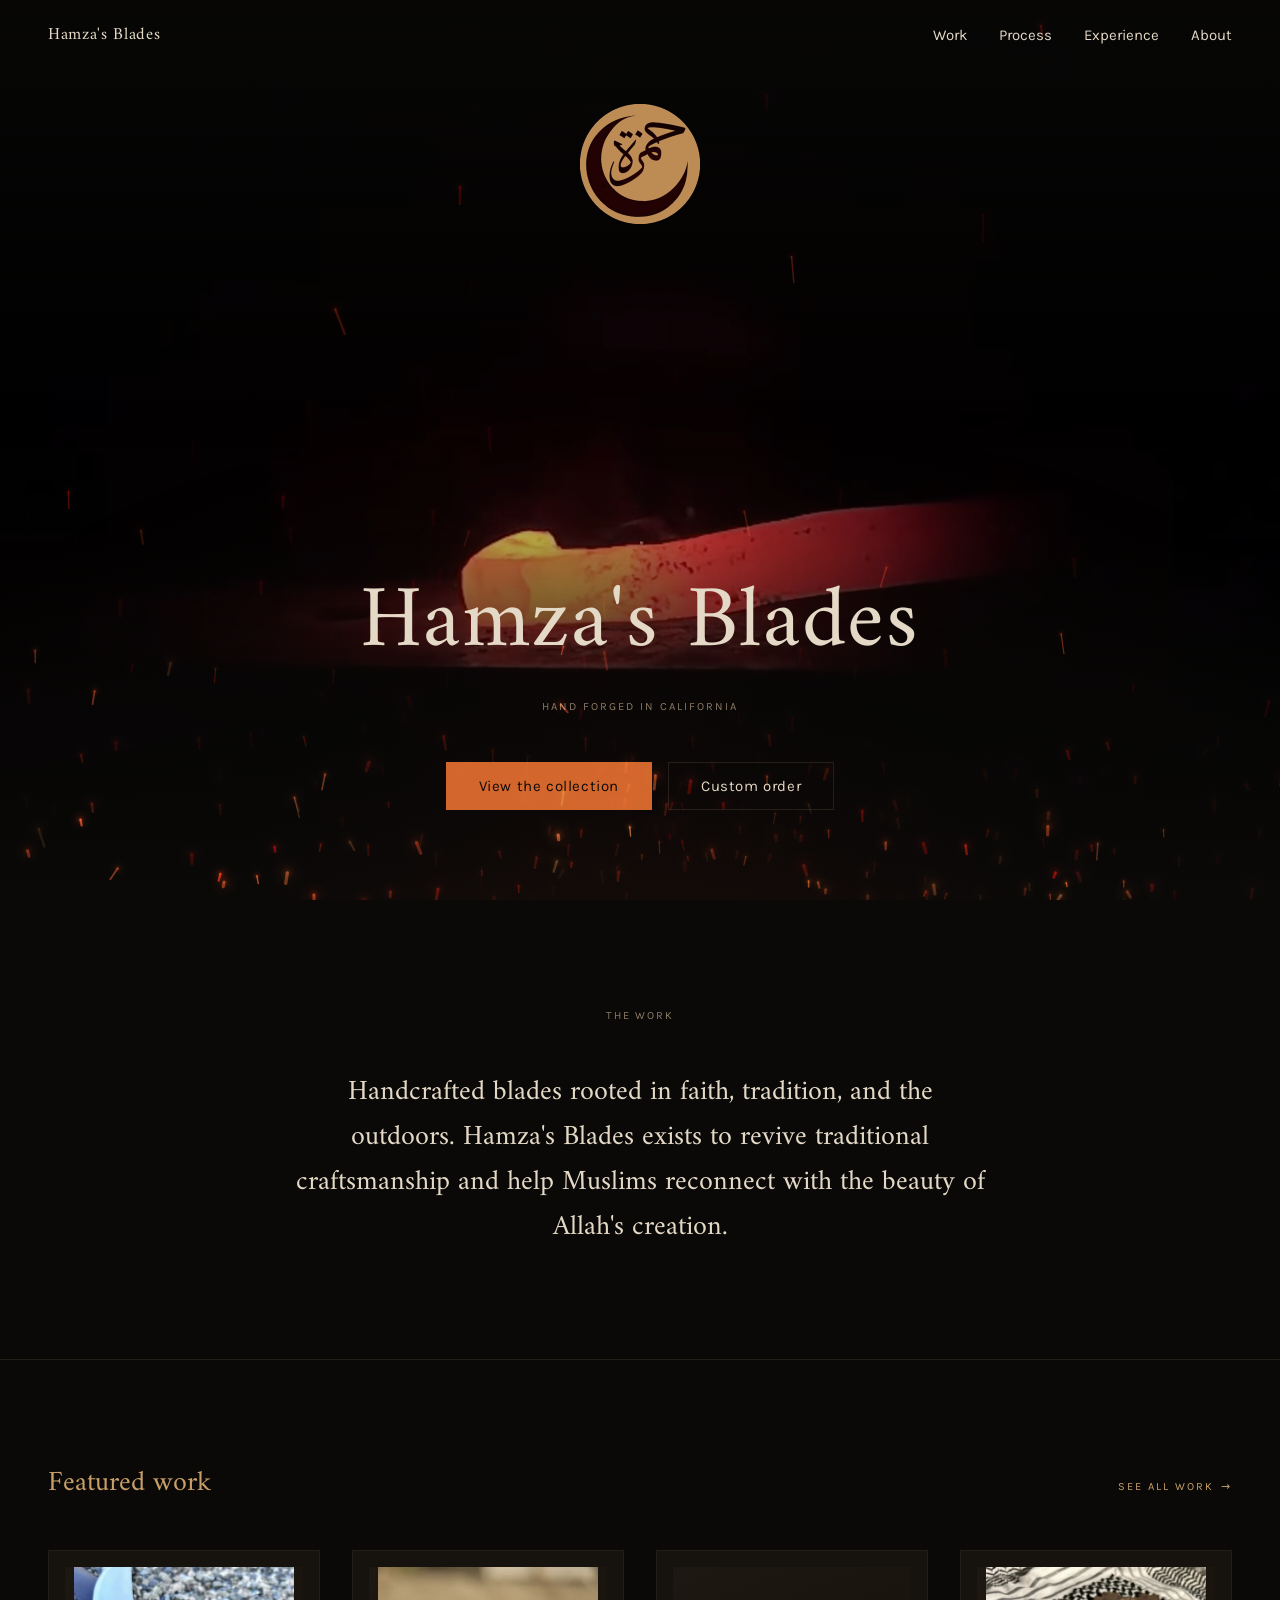
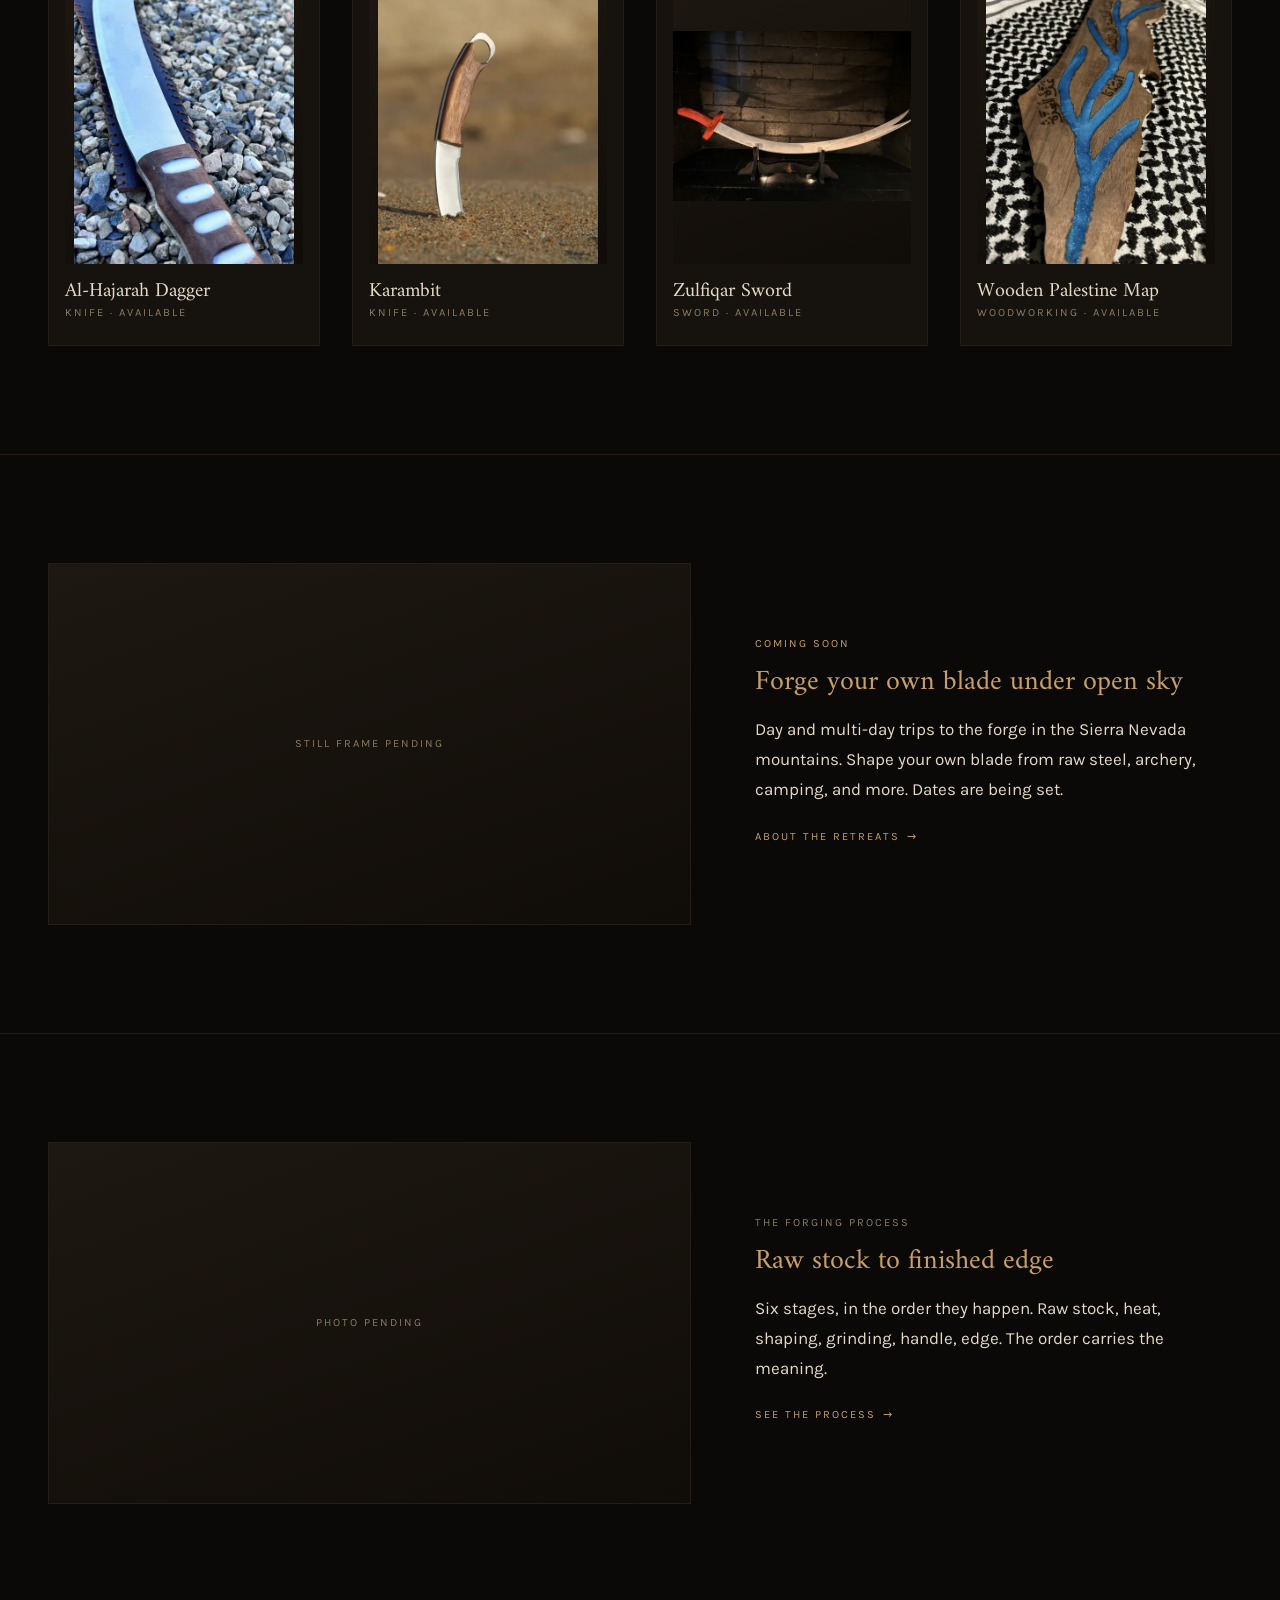
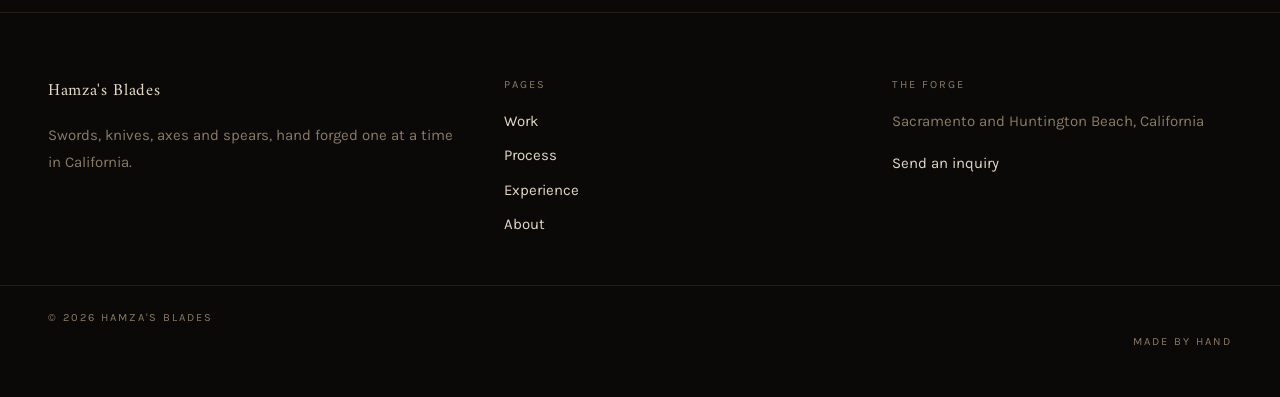
==== commit 6f909f8c: "Put the retreats teaser above the forging process on the home page Straight section swap, no markup " ====
--- a/index.html
+++ b/index.html
@@ -132,26 +132,6 @@
     </div>
   </section>
 
-  <!-- Process teaser ----------------------------------------------------- -->
-  <section class="section section--rule" id="process">
-    <div class="shell band">
-      <figure class="band__figure">
-        <div class="band__pending"><span class="eyebrow">Photo pending</span></div>
-      </figure>
-      <div class="band__copy">
-        <p class="eyebrow">The forging process</p>
-        <h2 class="t-section">Raw stock to finished edge</h2>
-        <p class="measure">
-          Six stages, in the order they happen. Raw stock, heat, shaping,
-          grinding, handle, edge. The order carries the meaning.
-        </p>
-        <a class="link-through eyebrow" href="process.html">
-          See the process <span class="arrow" aria-hidden="true">&rarr;</span>
-        </a>
-      </div>
-    </div>
-  </section>
-
   <!-- Retreats teaser ---------------------------------------------------- -->
   <section class="section section--rule" id="retreats">
     <div class="shell band">
@@ -173,6 +153,26 @@
     </div>
   </section>
 
+  <!-- Process teaser ----------------------------------------------------- -->
+  <section class="section section--rule" id="process">
+    <div class="shell band">
+      <figure class="band__figure">
+        <div class="band__pending"><span class="eyebrow">Photo pending</span></div>
+      </figure>
+      <div class="band__copy">
+        <p class="eyebrow">The forging process</p>
+        <h2 class="t-section">Raw stock to finished edge</h2>
+        <p class="measure">
+          Six stages, in the order they happen. Raw stock, heat, shaping,
+          grinding, handle, edge. The order carries the meaning.
+        </p>
+        <a class="link-through eyebrow" href="process.html">
+          See the process <span class="arrow" aria-hidden="true">&rarr;</span>
+        </a>
+      </div>
+    </div>
+  </section>
+
 </main>
 
 <footer class="footer">
--- a/css/site.css
+++ b/css/site.css
@@ -840,16 +840,68 @@
 
 .step__figure {
   position: relative;
+  /* Held until the stage's real ratio is known, so the page reserves space
+     and never reflows as footage loads. */
   aspect-ratio: 4 / 3;
+  --step-cap: min(68vh, 600px);
   border: var(--line);
   background: linear-gradient(160deg, #1d1811 0%, #100c08 100%);
   overflow: hidden;
 }
 
-.step__figure img {
+/* Each stage is shaped to its own footage rather than to a house crop. Five
+   of the six were shot vertically on a phone and one landscape, and forcing
+   those into a single 4:3 frame would cut roughly two thirds off the tall
+   ones. So the frame takes the clip's aspect ratio, and nothing is cropped.
+
+   A 9:16 clip at full column width would be over a thousand pixels tall, so
+   height is capped and the width follows from the ratio — a tall stage sits
+   narrow and centred in its column, a wide one fills it. --ar is set per
+   stage by js/loops.js from data/process.json. */
+.step__figure--sized {
+  aspect-ratio: var(--ar);
+  width: min(100%, calc(var(--step-cap) * var(--ar)));
+  margin-inline: auto;
+}
+
+/* The still and the loop stack in the same frame. Both start invisible and
+   fade up only once they have actually loaded, so a stage that has not been
+   shot shows the pending block rather than a broken image or a black box —
+   and a stage that has both uses the still as the loop's poster. */
+.step__img,
+.step__loop {
+  position: absolute;
+  inset: 0;
   width: 100%;
   height: 100%;
-  object-fit: cover;
+  /* contain, not cover: the frame already matches the footage, so this only
+     guarantees that a rounding error letterboxes by a hairline rather than
+     shaving the edge off the blade. */
+  object-fit: contain;
+  opacity: 0;
+  transition: opacity 0.6s var(--ease);
+}
+
+.step__img.is-ready,
+.step__loop.is-ready {
+  opacity: 1;
+}
+
+/* The loop sits over the still, so the handoff is a fade rather than a cut. */
+.step__loop {
+  z-index: 1;
+}
+
+/* Cleared by js/loops.js as soon as either one lands. */
+.step__figure.is-ready .band__pending {
+  display: none;
+}
+
+@media (prefers-reduced-motion: reduce) {
+  .step__img,
+  .step__loop {
+    transition: none;
+  }
 }
 
 .step__copy {
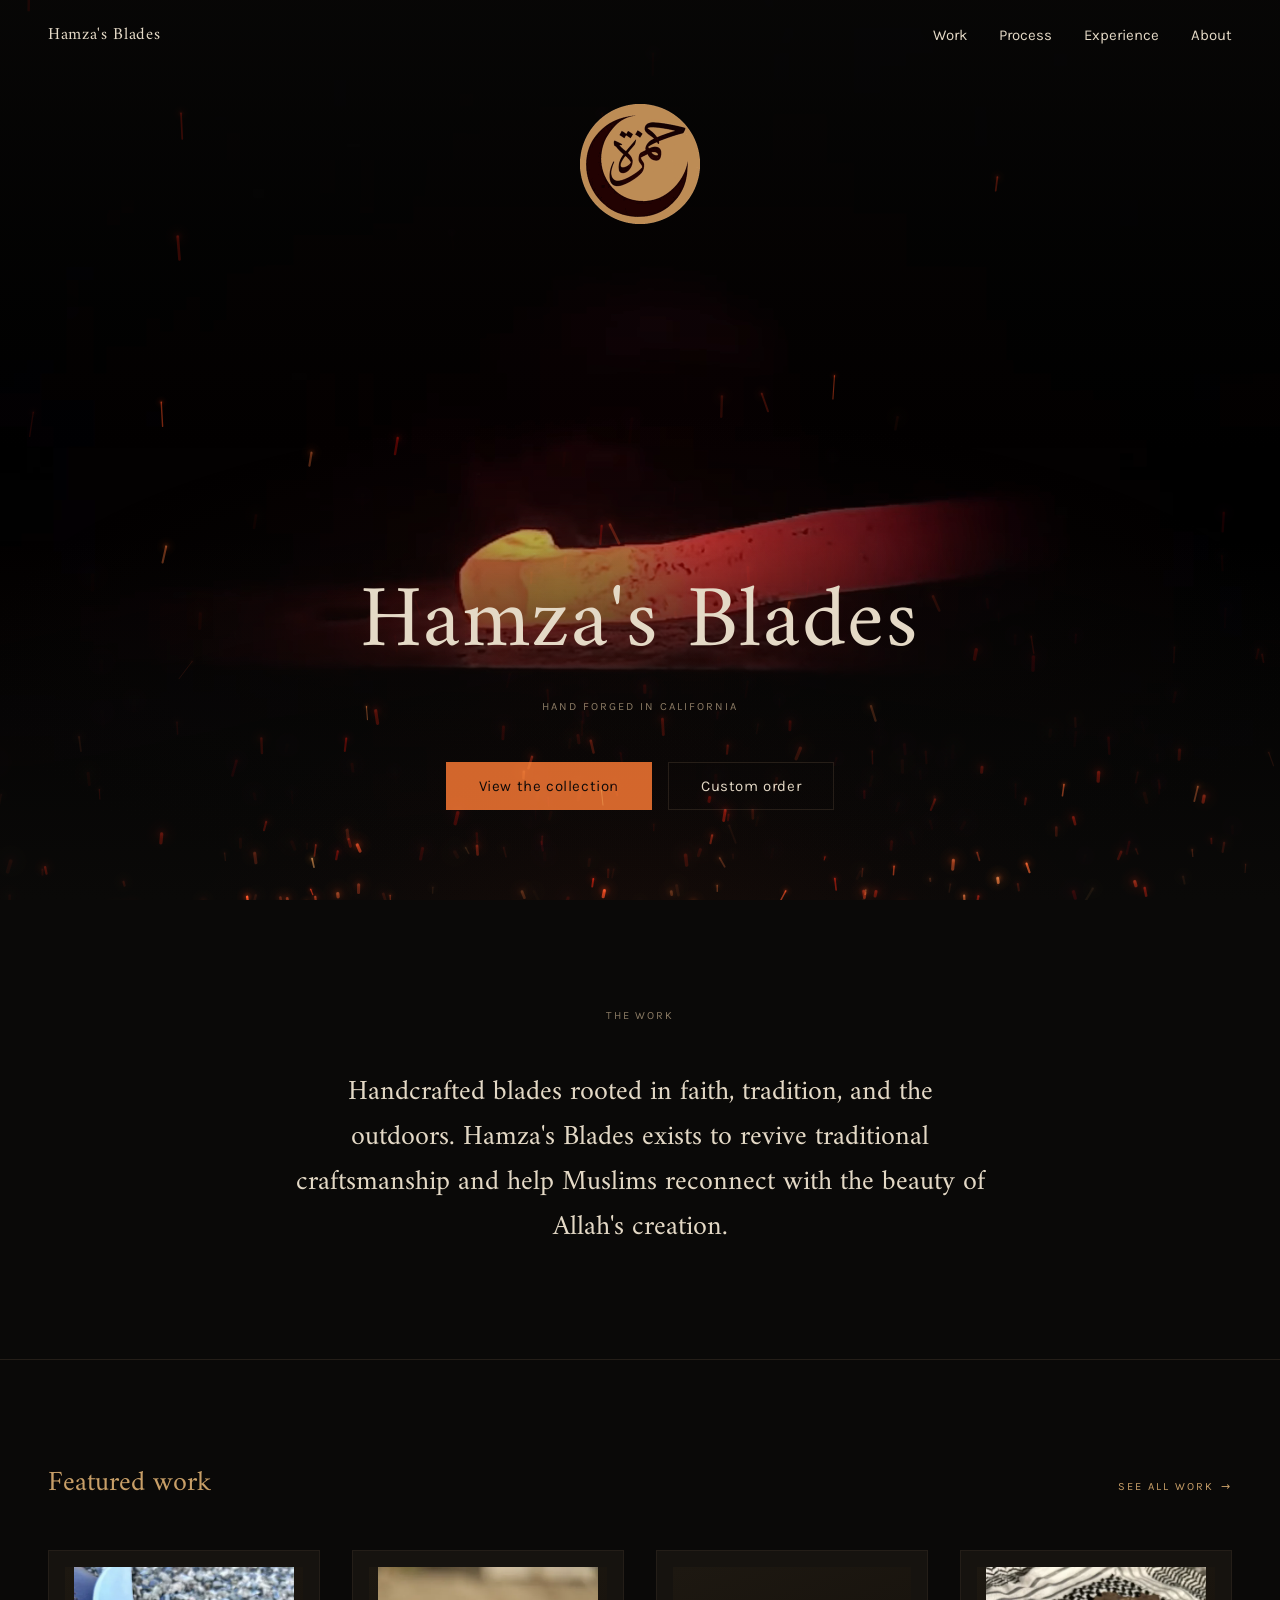
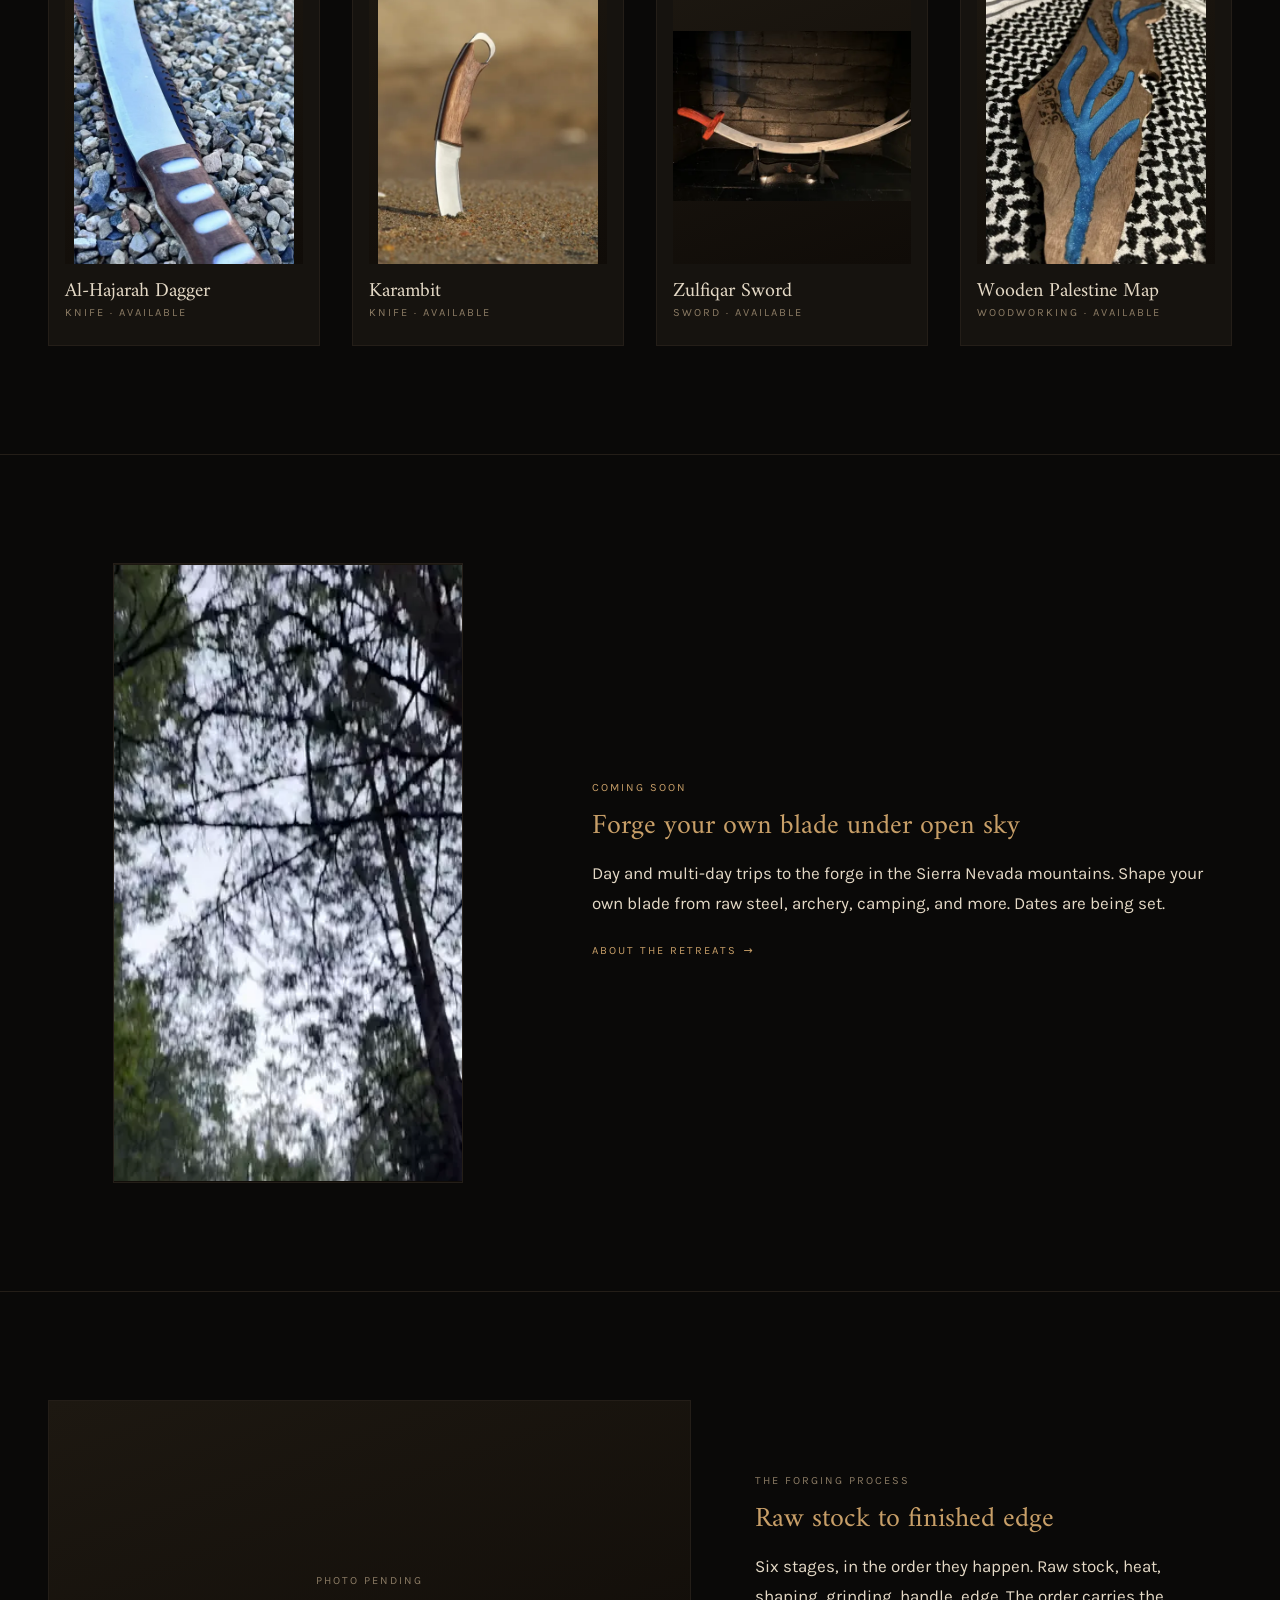
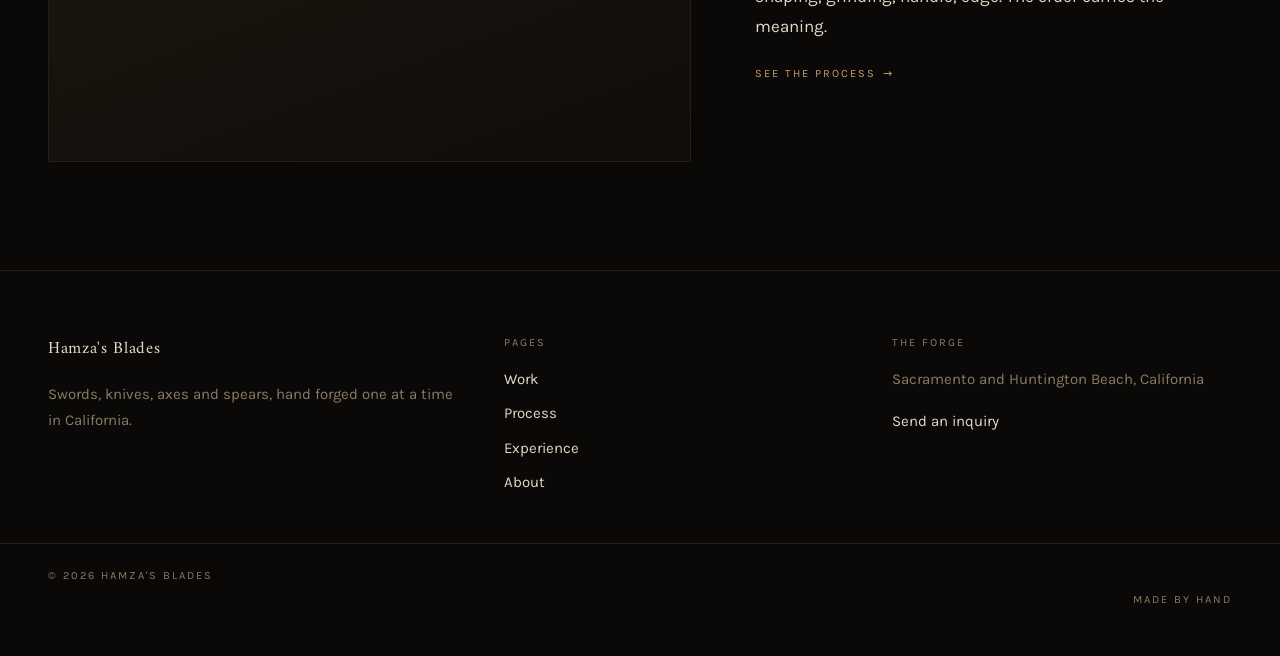
==== commit f8d32b8b: "Run the retreat film in the home page's retreats band Fills the "still frame pending" slot with Hamz" ====
--- a/index.html
+++ b/index.html
@@ -134,9 +134,21 @@
 
   <!-- Retreats teaser ---------------------------------------------------- -->
   <section class="section section--rule" id="retreats">
-    <div class="shell band">
-      <figure class="band__figure">
-        <div class="band__pending"><span class="eyebrow">Still frame pending</span></div>
+    <div class="shell band band--portrait">
+      <!-- Hamza's retreat film. Shot vertically, so the frame takes 9:16
+           rather than the band's default 16:9 and nothing is cropped; --ar
+           is here rather than in script because it has to be right at first
+           paint. The poster is the film's own opening frame, so the handoff
+           is invisible, and it is what shows until the film can play. -->
+      <figure class="band__figure band__figure--sized" style="--ar: 608 / 1080">
+        <picture>
+          <source type="image/webp" srcset="img/retreat-teaser.webp">
+          <img src="img/retreat-teaser.jpg" alt="" width="608" height="1080"
+               loading="lazy" decoding="async">
+        </picture>
+        <video class="band__loop" data-loop muted playsinline loop
+               preload="none" aria-hidden="true" tabindex="-1"
+               data-src="video/retreat-teaser.mp4" data-type="video/mp4"></video>
       </figure>
       <div class="band__copy">
         <p class="eyebrow eyebrow--brass">Coming soon</p>
@@ -214,6 +226,7 @@
 <script src="js/pieces.js" defer></script>
 <script src="js/inquiry.js" defer></script>
 <script src="js/site.js" defer></script>
+<script src="js/loops.js" defer></script>
 <script src="js/embers.js" defer></script>
 </body>
 </html>
--- a/css/site.css
+++ b/css/site.css
@@ -1270,16 +1270,63 @@
 
 .band__figure {
   position: relative;
+  /* The default for a band whose media has not been shot. A band that knows
+     its media's shape overrides this with --ar below. */
   aspect-ratio: 16 / 9;
+  --band-cap: min(72vh, 620px);
   border: var(--line);
   background: linear-gradient(160deg, #1d1811 0%, #100c08 100%);
   overflow: hidden;
 }
 
-.band__figure img {
+/* Same rule as the Process stages: the frame takes the footage's own shape
+   rather than a house 16:9, so nothing is cropped. The retreats film was
+   shot vertically, and a centre crop to 16:9 would take two thirds of it.
+   Height is capped and the width follows from the ratio. */
+.band__figure--sized {
+  aspect-ratio: var(--ar);
+  width: min(100%, calc(var(--band-cap) * var(--ar)));
+  margin-inline: auto;
+}
+
+.band__figure img,
+.band__loop {
+  position: absolute;
+  inset: 0;
   width: 100%;
   height: 100%;
-  object-fit: cover;
+  object-fit: contain;
+}
+
+/* The loop sits over its poster and fades up once it can play, so the band
+   is never an empty box while the film downloads. */
+.band__loop {
+  z-index: 1;
+  opacity: 0;
+  transition: opacity 0.6s var(--ease);
+}
+
+.band__loop.is-ready {
+  opacity: 1;
+}
+
+@media (prefers-reduced-motion: reduce) {
+  .band__loop {
+    transition: none;
+  }
+}
+
+/* A portrait film next to the copy wants the columns the other way round:
+   the tall frame is narrow, so the copy takes the larger share.
+
+   The column must have a definite width. An `auto` column here collapses
+   the figure to nothing, because the figure's own width is a percentage of
+   the column and the column is sized from the figure — circular, and it
+   resolves to zero. */
+@media (min-width: 900px) {
+  .band--portrait {
+    grid-template-columns: minmax(0, 0.75fr) minmax(0, 1fr);
+  }
 }
 
 .band__pending {
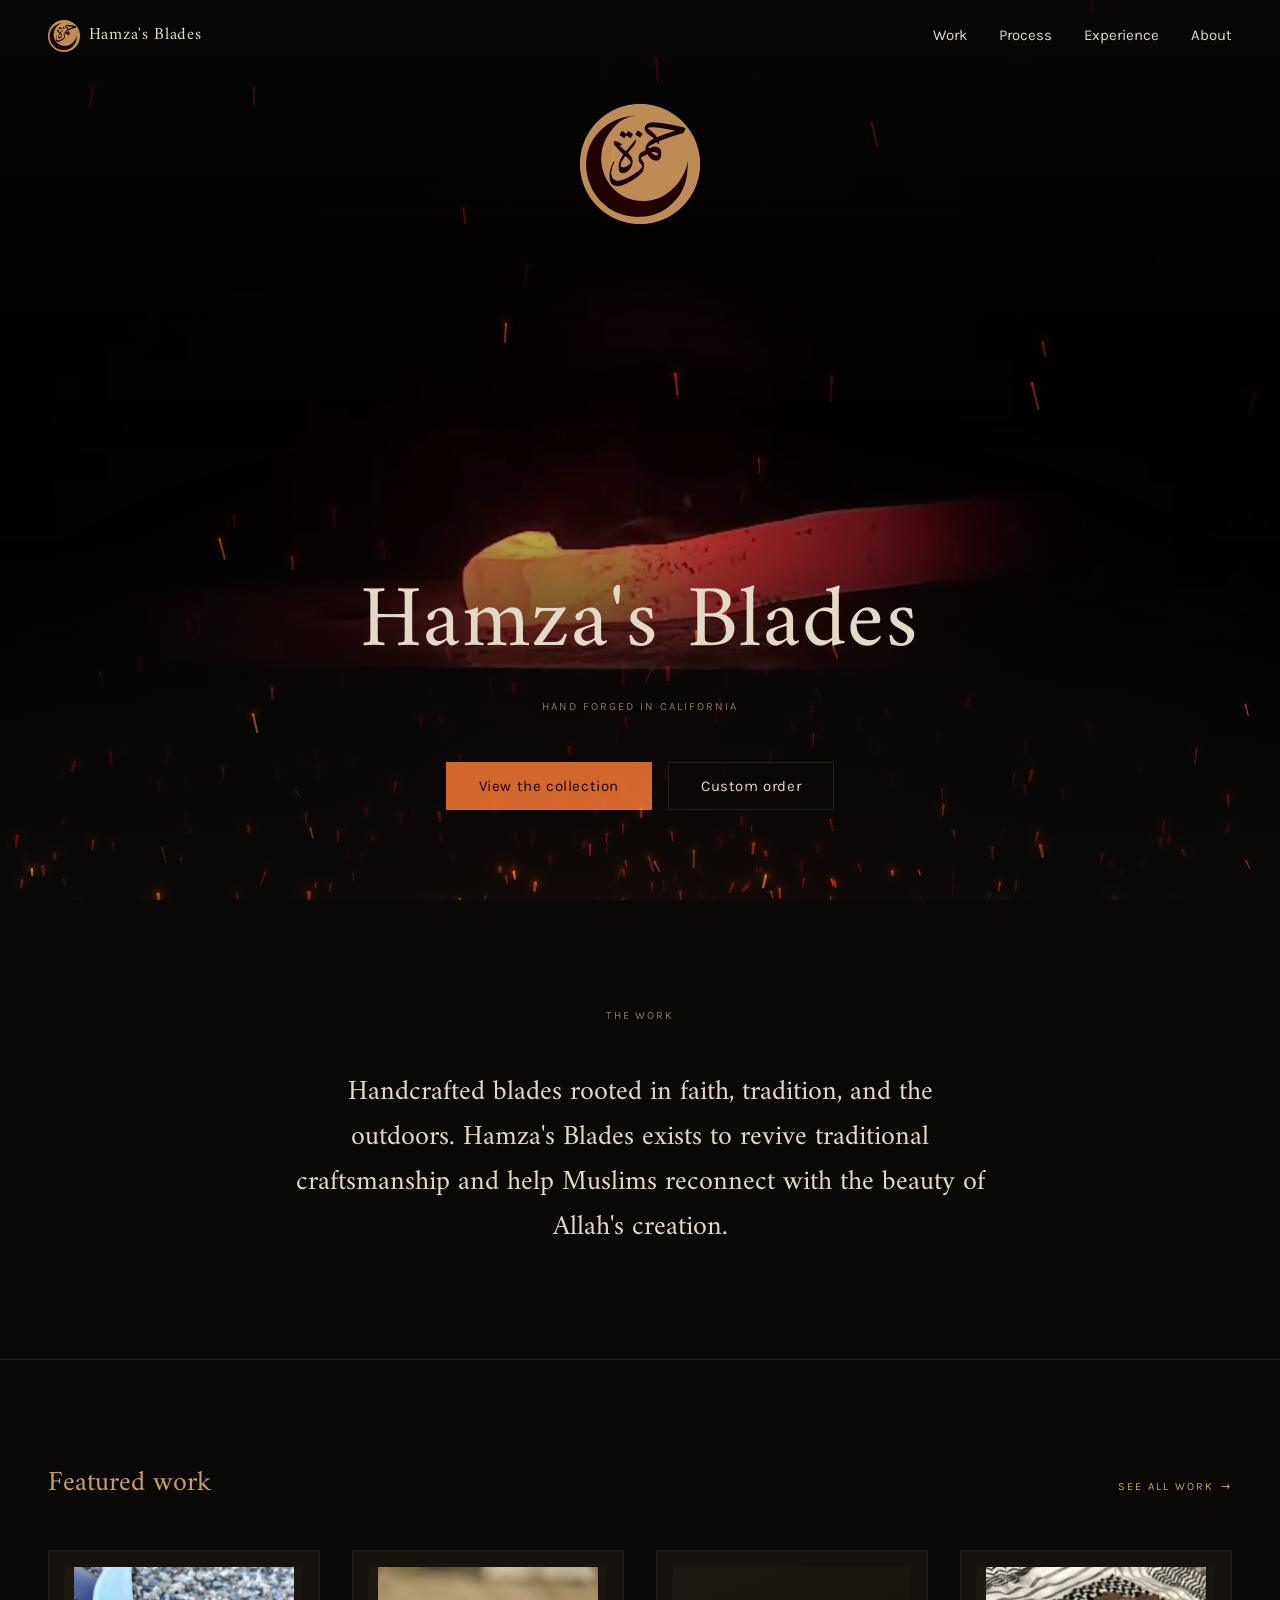
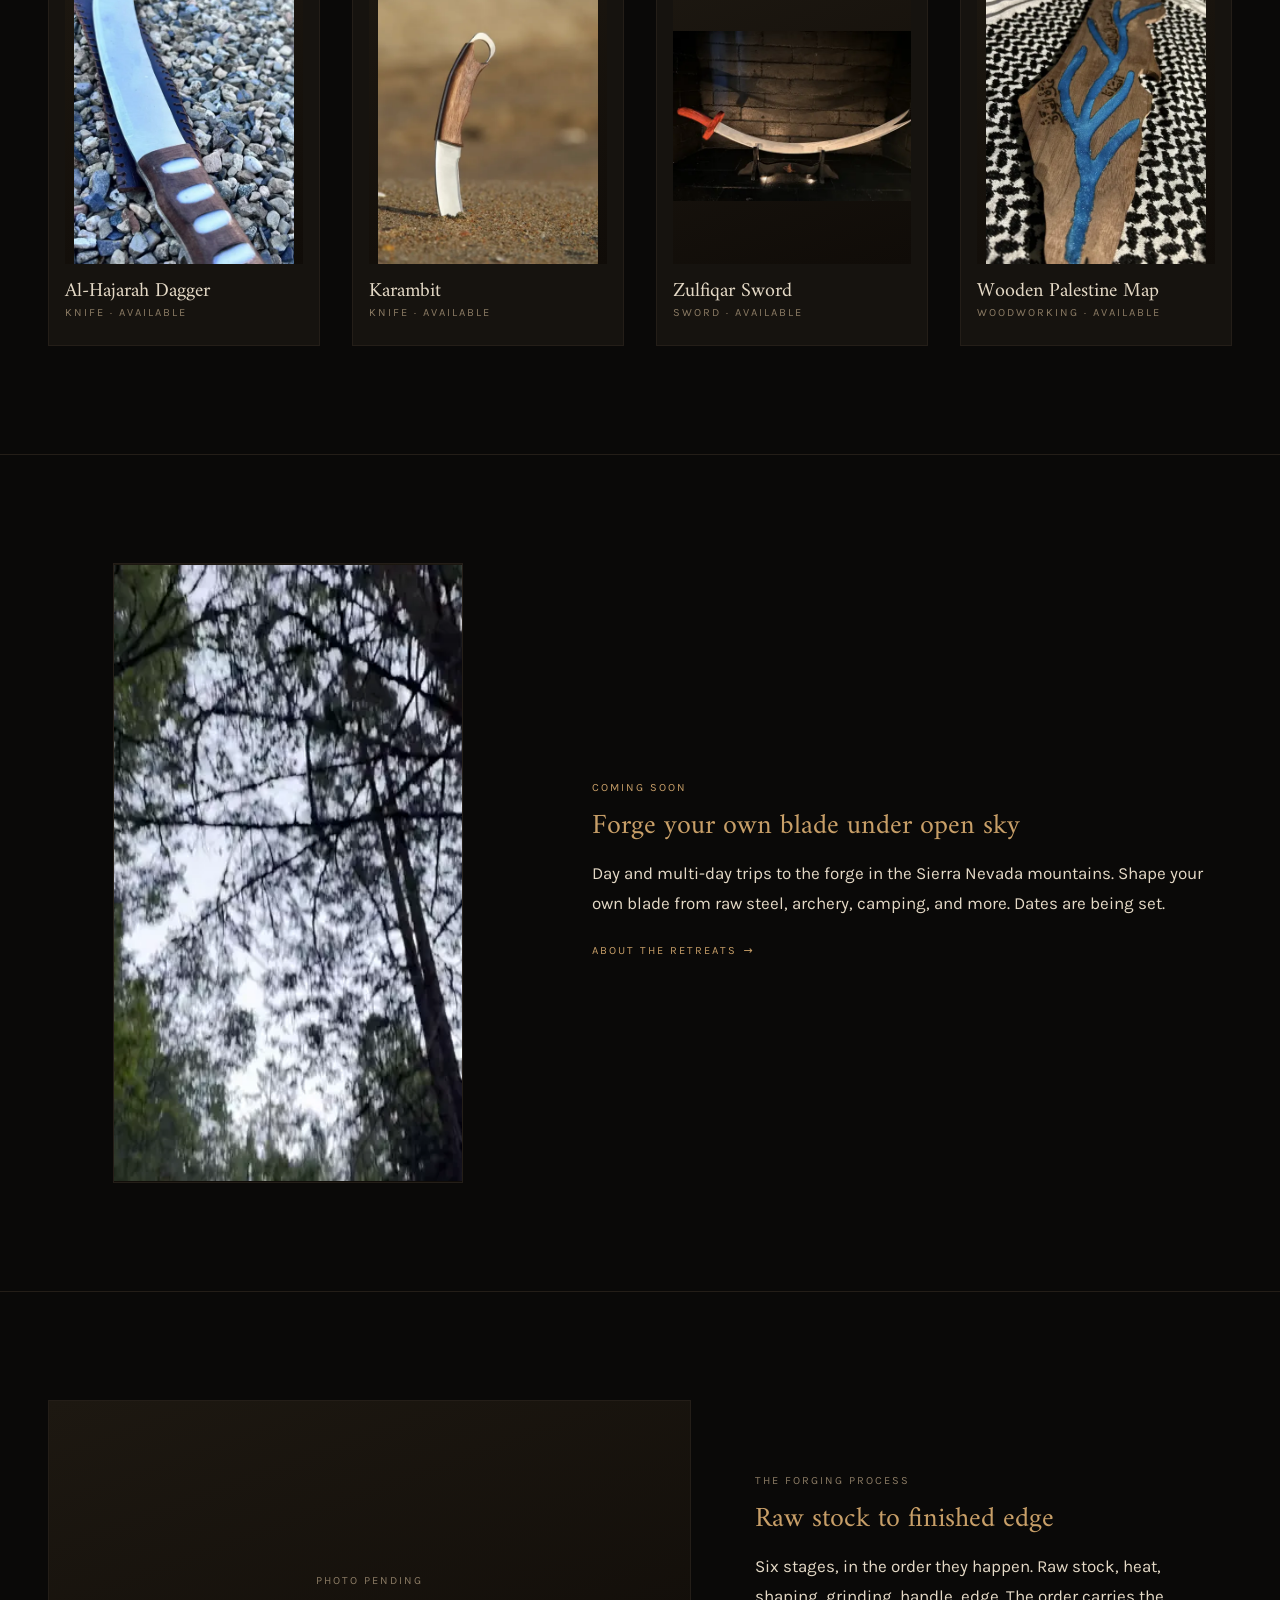
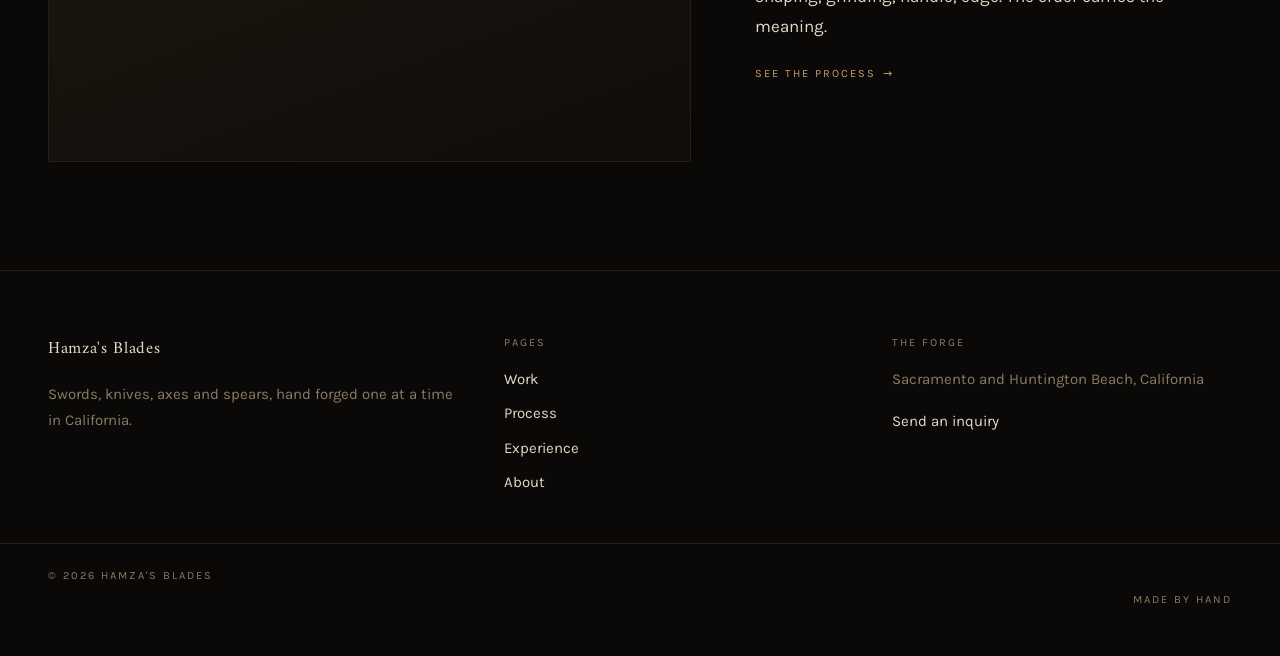
==== commit bf970c6a: "Close the gap under the Experience hero, and put the mark in the header Two things.  The Experience " ====
--- a/index.html
+++ b/index.html
@@ -6,9 +6,13 @@
 <title>Hamza's Blades — hand forged in California</title>
 <meta name="description" content="Hand-forged swords, knives, axes and spears, made one at a time between Sacramento and Huntington Beach, California.">
 
-<!-- The crescent-only variant, not the full logo — the calligraphy is
-     illegible at favicon sizes. -->
-<link rel="icon" href="img/crescent.svg" type="image/svg+xml">
+<!-- The real mark. At 16px the calligraphy inside it is not readable, but
+     the brass disc and crescent are distinctive enough to find in a strip of
+     tabs, which is what a favicon is for. The 180 is composited onto --forge
+     because iOS fills transparency with white when it squares an icon off. -->
+<link rel="icon" href="img/favicon-32.png" sizes="32x32" type="image/png">
+<link rel="icon" href="img/favicon-180.png" sizes="180x180" type="image/png">
+<link rel="apple-touch-icon" href="img/favicon-180.png">
 
 <link rel="stylesheet" href="css/fonts.css">
 <link rel="stylesheet" href="css/site.css">
@@ -23,6 +27,12 @@
          render it illegibly. Type carries the brand until the simplified
          crescent variant exists. -->
     <a class="brand" href="index.html">
+      <!-- The mark sits beside the wordmark rather than instead of it. At
+           32px the calligraphy is below the legibility floor SPEC section 7
+           warns about, which is exactly why the name stays next to it in
+           type — the mark is recognition, the wordmark is the reading. -->
+      <img class="brand__mark" src="img/logo-64.png" alt="" width="32" height="32"
+           decoding="async">
       <span class="brand__name">Hamza's Blades</span>
     </a>
     <nav class="nav" aria-label="Primary">
--- a/css/site.css
+++ b/css/site.css
@@ -298,6 +298,23 @@
 .brand {
   display: inline-flex;
   align-items: center;
+  gap: 0.55rem;
+}
+
+/* Capped at 32px and never upscaled, like the hero mark. The wordmark beside
+   it carries the name, so the mark does not have to be read — which is what
+   makes it usable below SPEC section 7's ~48px legibility floor. */
+.brand__mark {
+  width: 32px;
+  height: 32px;
+  flex: none;
+}
+
+@media (max-width: 420px) {
+  .brand__mark {
+    width: 26px;
+    height: 26px;
+  }
 }
 
 .brand__name {
@@ -740,8 +757,45 @@
 /* --- Retreats ------------------------------------------------------------ */
 
 /* A hero with no logo mark: one row, type pinned low, same dissolve. */
+/* The home page pins its hero type low, because the fire runs across the
+   middle of the footage and the type has to stay out of it. This page has
+   no footage yet — just the gradient — so pinning low left most of a
+   viewport of empty space above the title. Centre it instead, and give the
+   section rather less than a full screen. */
+.hero--page {
+  /* Sized by its own content, not by the viewport. A fixed height here left
+     a third of a screen of empty gradient under the button before the copy
+     below could start, because there is no footage to fill it. The gradient
+     and the embers are unaffected — they paint whatever height this is. */
+  min-height: 0;
+}
+
 .hero--page .hero__inner {
-  grid-template-rows: 1fr;
+  grid-template-rows: auto;
+  padding-block: calc(72px + var(--s-5)) var(--s-6);
+}
+
+.hero--page .hero__type {
+  align-self: center;
+}
+
+/* The hero's waitlist link scrolls rather than jumps. Reduced motion forces
+   this back to `auto` in the block at the end of this file. */
+html {
+  scroll-behavior: smooth;
+}
+
+/* Clears the fixed header, so the band's eyebrow is not hidden under it when
+   the link lands. */
+#waitlist {
+  scroll-margin-top: calc(72px + var(--s-3));
+}
+
+/* The band takes focus when the link moves to it, so a keyboard carries on
+   from there rather than from the top of the page. It is a scroll target,
+   not a control, so it must not grow a focus ring. */
+#waitlist:focus {
+  outline: none;
 }
 
 .retreat-blocks {
@@ -789,21 +843,33 @@
   text-align: left;
 }
 
-.notify__row {
+/* Two fields, side by side once there is room for both to stay legible.
+   Below that they stack, because a name and an address squeezed into half a
+   phone each is worse than a second line. */
+.notify__fields {
   display: grid;
   gap: var(--s-2);
 }
 
 @media (min-width: 560px) {
-  .notify__row {
-    grid-template-columns: 1fr auto;
-    align-items: end;
-  }
-
-  .notify__row .btn {
-    /* Sits level with the input, not with its label. */
-    height: calc(0.75rem * 2 + 1.6 * var(--t-small) + 2px);
-    min-height: 48px;
+  .notify__fields {
+    grid-template-columns: 1fr 1fr;
+  }
+}
+
+/* The button sits under the fields rather than beside them. With one field
+   it could ride alongside; with two there is no width left for it, and a
+   waitlist is worth its own full-width press. */
+.notify__submit {
+  width: 100%;
+  margin-top: var(--s-2);
+  min-height: 48px;
+}
+
+@media (min-width: 560px) {
+  .notify__submit {
+    width: auto;
+    justify-self: start;
   }
 }
 
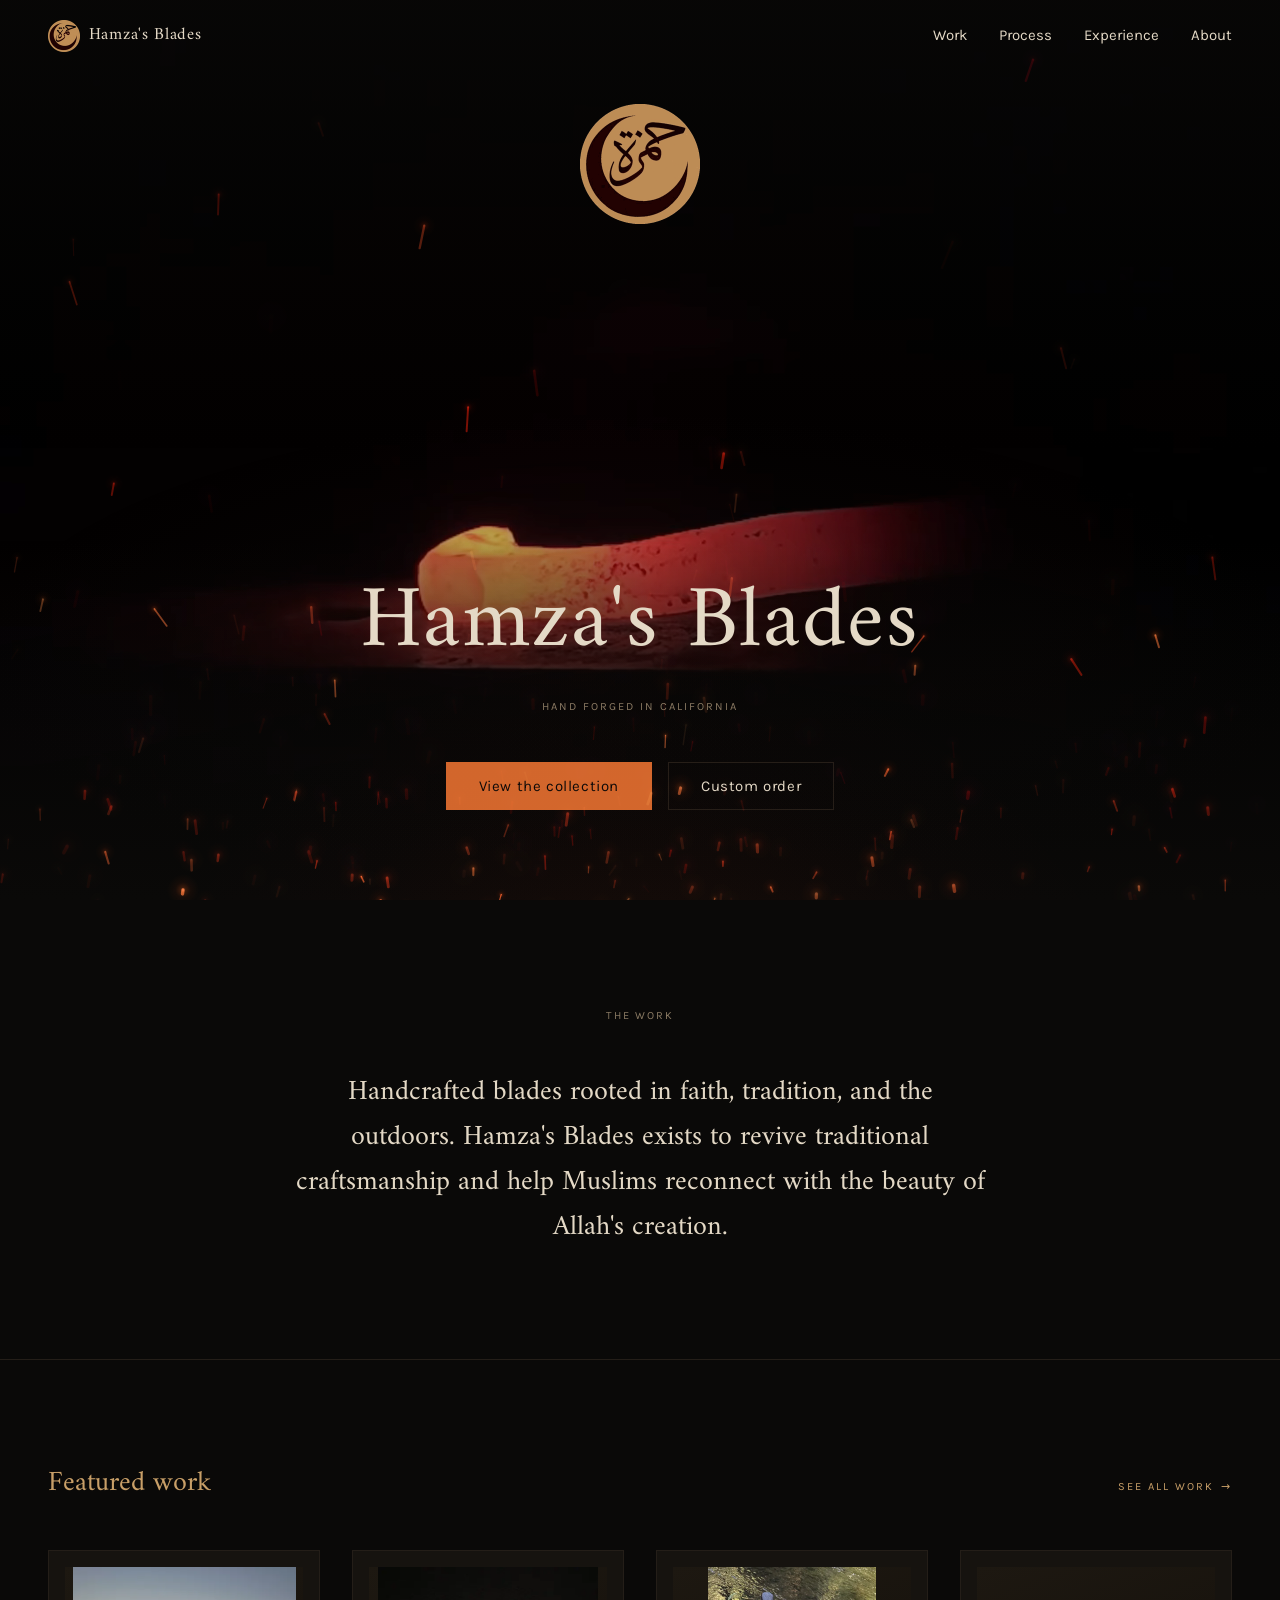
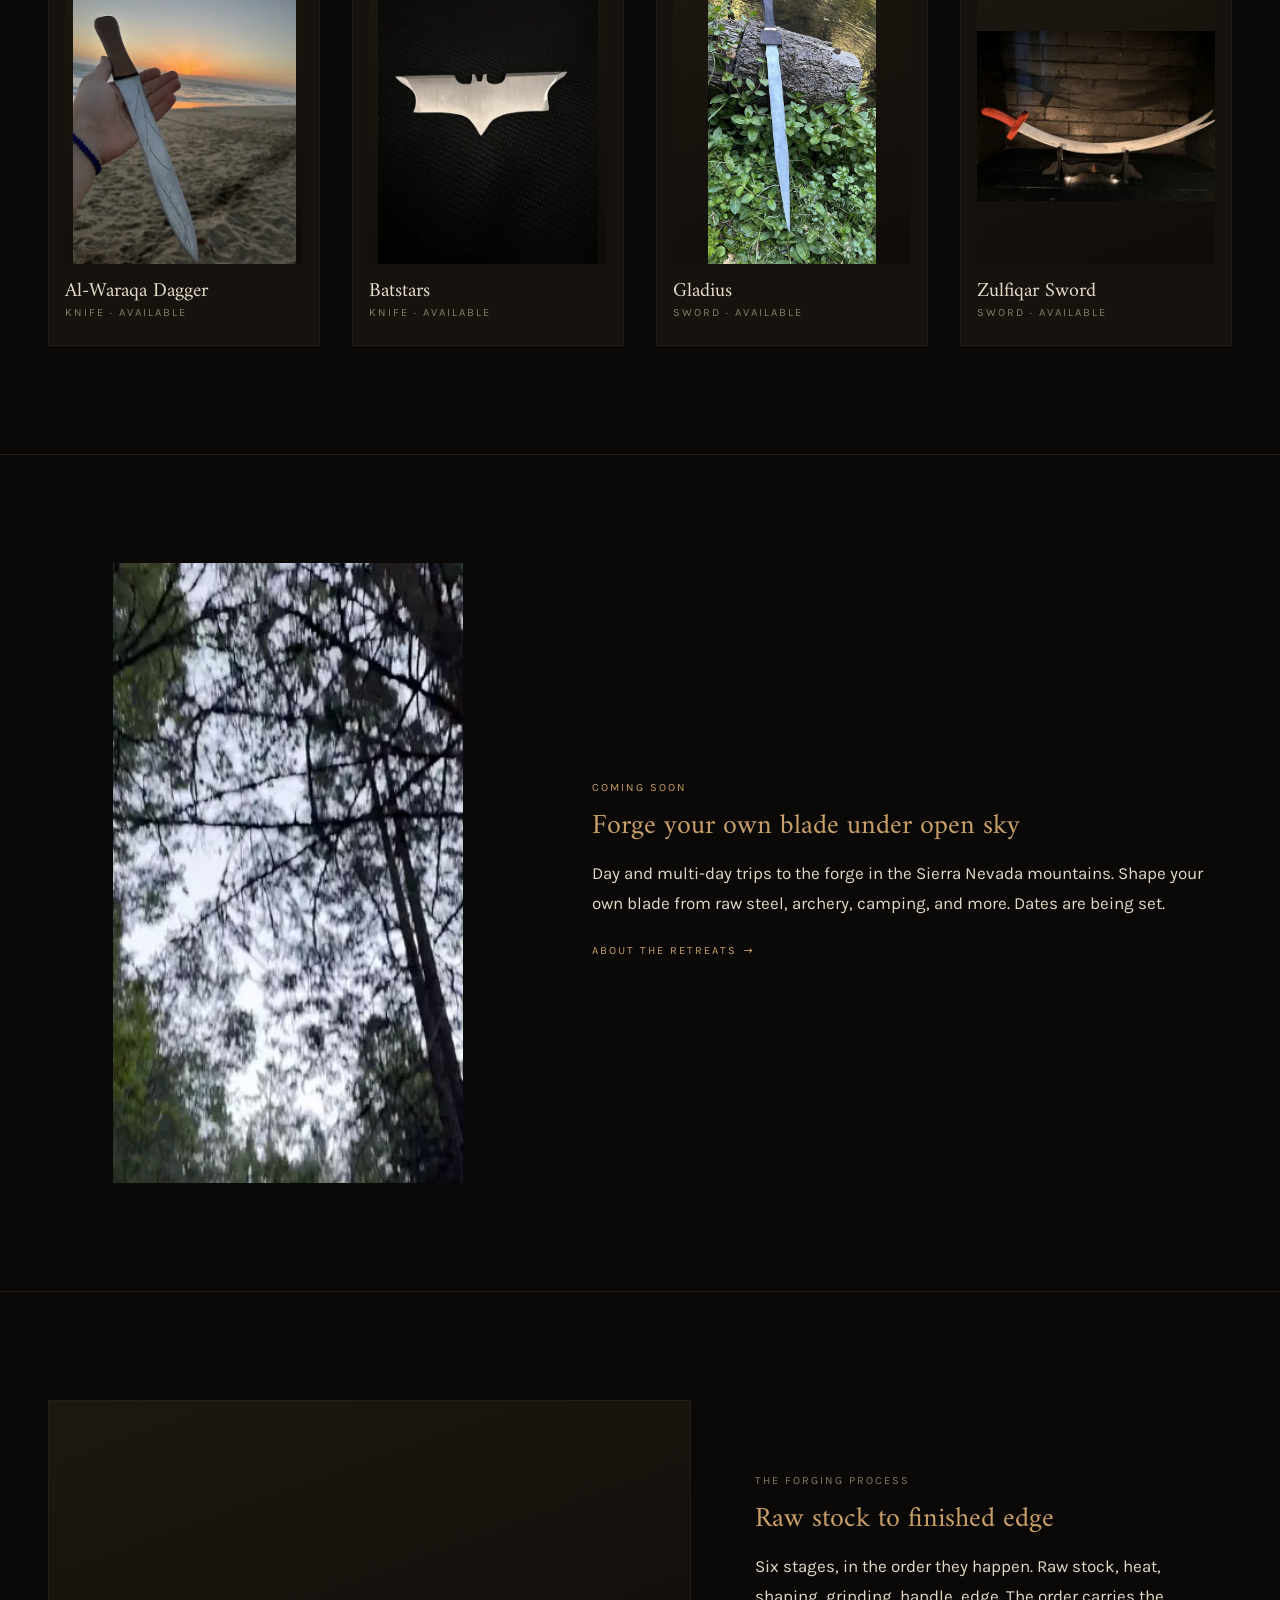
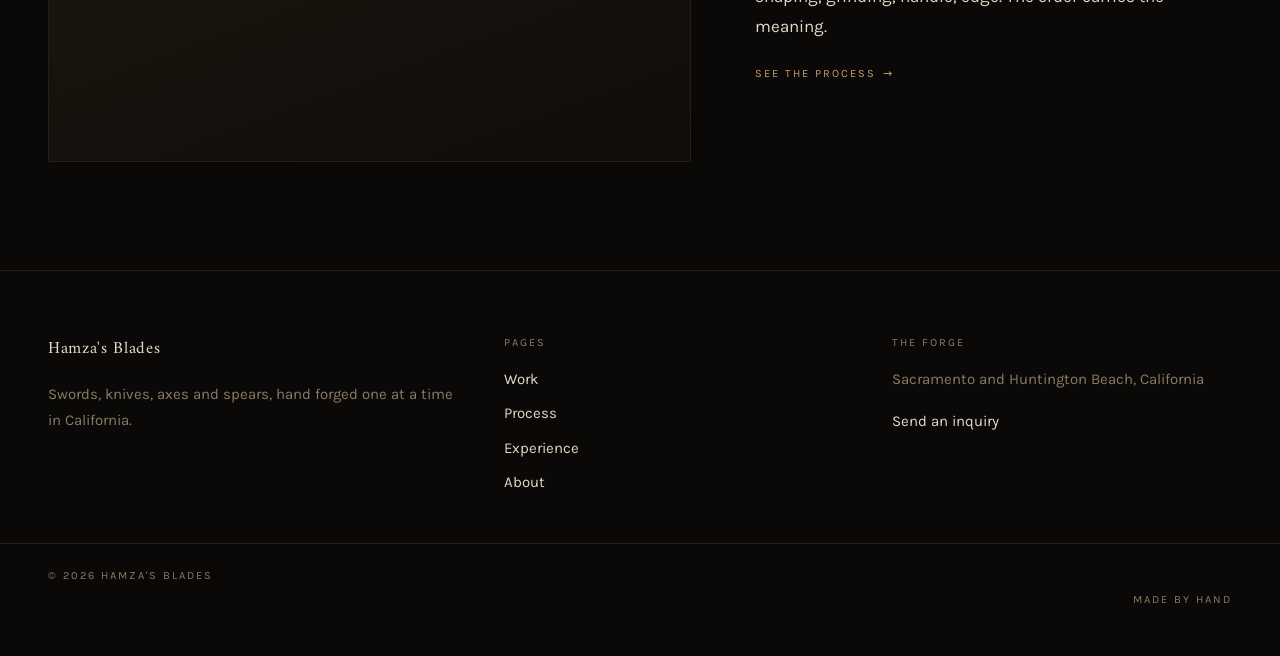
==== commit c33c1a6f: "Fill the process teaser, drop the hero crossfade, and smooth out the rest Five things.  The home pag" ====
--- a/index.html
+++ b/index.html
@@ -158,6 +158,7 @@
         </picture>
         <video class="band__loop" data-loop muted playsinline loop
                preload="none" aria-hidden="true" tabindex="-1"
+               data-src-narrow="video/retreat-teaser-sm.mp4"
                data-src="video/retreat-teaser.mp4" data-type="video/mp4"></video>
       </figure>
       <div class="band__copy">
@@ -178,8 +179,18 @@
   <!-- Process teaser ----------------------------------------------------- -->
   <section class="section section--rule" id="process">
     <div class="shell band">
+      <!-- 16:9 already, so it fills the band's default frame with no crop. -->
       <figure class="band__figure">
-        <div class="band__pending"><span class="eyebrow">Photo pending</span></div>
+        <picture>
+          <source type="image/webp" sizes="(min-width: 900px) 58vw, 100vw"
+                  srcset="img/hero-forge-1000.webp 1000w,
+                          img/hero-forge-1920.webp 1920w">
+          <img src="img/hero-forge-1920.jpg" alt="" width="1920" height="1080"
+               loading="lazy" decoding="async"
+               sizes="(min-width: 900px) 58vw, 100vw"
+               srcset="img/hero-forge-1000.jpg 1000w,
+                       img/hero-forge-1920.jpg 1920w">
+        </picture>
       </figure>
       <div class="band__copy">
         <p class="eyebrow">The forging process</p>
--- a/css/site.css
+++ b/css/site.css
@@ -572,6 +572,11 @@
 
 .piece {
   position: relative;
+  /* Its own stacking context, so the glow below can sit at z-index -1 and
+     land behind the card's content but still in front of its background.
+     Without this the glow escapes into .page's context and disappears
+     behind the card entirely. */
+  isolation: isolate;
   display: grid;
   gap: var(--s-2);
   padding: var(--s-2);
@@ -581,9 +586,15 @@
 }
 
 .piece::after {
-  /* The faint ember glow that rises behind the image on hover. */
+  /* The faint ember glow that rises behind the image on hover. Behind the
+     content rather than over it — it used to paint on top, which is why
+     .piece__meta carried a z-index to climb back out. That z-index needed
+     position: relative, which made .piece__meta the containing block for
+     the stretched hit area below, shrinking the clickable area from the
+     whole card to the title row. */
   content: "";
   position: absolute;
+  z-index: -1;
   inset: auto 0 0;
   height: 60%;
   background: linear-gradient(
@@ -639,9 +650,10 @@
 
 /* Title over metadata, always stacked — side by side collapses unevenly once
    four cards share the row. */
+/* Deliberately not positioned. The hit area in .piece__open::after is
+   absolute, so it resolves against the nearest positioned ancestor — make
+   this one positioned and the whole card stops being clickable. */
 .piece__meta {
-  position: relative;
-  z-index: 1;
   display: grid;
   gap: 2px;
   padding-bottom: var(--s-1);
@@ -727,6 +739,9 @@
   cursor: pointer;
 }
 
+/* Stretches the title's hit area over the whole card, so the photograph is
+   clickable and the accessible name is still the piece's name rather than
+   "image". This resolves against .piece — see the note on .piece__meta. */
 .piece__open::after {
   content: "";
   position: absolute;
@@ -958,7 +973,9 @@
   z-index: 1;
 }
 
-/* Cleared by js/loops.js as soon as either one lands. */
+/* Cleared by js/loops.js once media lands. The pending block is also first
+   in the markup, so a still that is already there simply paints over it —
+   no selector support required, and nothing flashes before script runs. */
 .step__figure.is-ready .band__pending {
   display: none;
 }
@@ -1009,10 +1026,20 @@
   overflow: hidden;
 }
 
+/* Same rule as the Process stages and the retreats band: the frame takes the
+   photograph's own shape so nothing is cropped. The portrait is 9:16, and the
+   4:5 crop this used to do took a third of its height. Capped so a tall
+   photograph does not run away down the column. */
+.about__figure--sized {
+  aspect-ratio: var(--ar);
+  --about-cap: min(66vh, 580px);
+  width: min(100%, calc(var(--about-cap) * var(--ar)));
+}
+
 .about__figure img {
   width: 100%;
   height: 100%;
-  object-fit: cover;
+  object-fit: contain;
 }
 
 .about__meta {
@@ -1254,6 +1281,12 @@
   aspect-ratio: auto;
 }
 
+/* The detail photograph is swipeable on a phone, so claim horizontal
+   gestures and leave vertical ones to the dialog's own scrolling. */
+.lightbox .piece__frame--large {
+  touch-action: pan-y;
+}
+
 /* Extra views of a piece, under the detail photo. */
 .views {
   display: flex;
@@ -1353,6 +1386,12 @@
   aspect-ratio: var(--ar);
   width: min(100%, calc(var(--band-cap) * var(--ar)));
   margin-inline: auto;
+  /* No frame once there is something in it. The border reads as a frame
+     around an empty band, but around edge-to-edge footage it is just a
+     line drawn on the picture. It also caused the thin letterbox above and
+     below: with border-box sizing the border eats 2px out of the content
+     box, so a contained video no longer matched the frame it was given. */
+  border: 0;
 }
 
 .band__figure img,
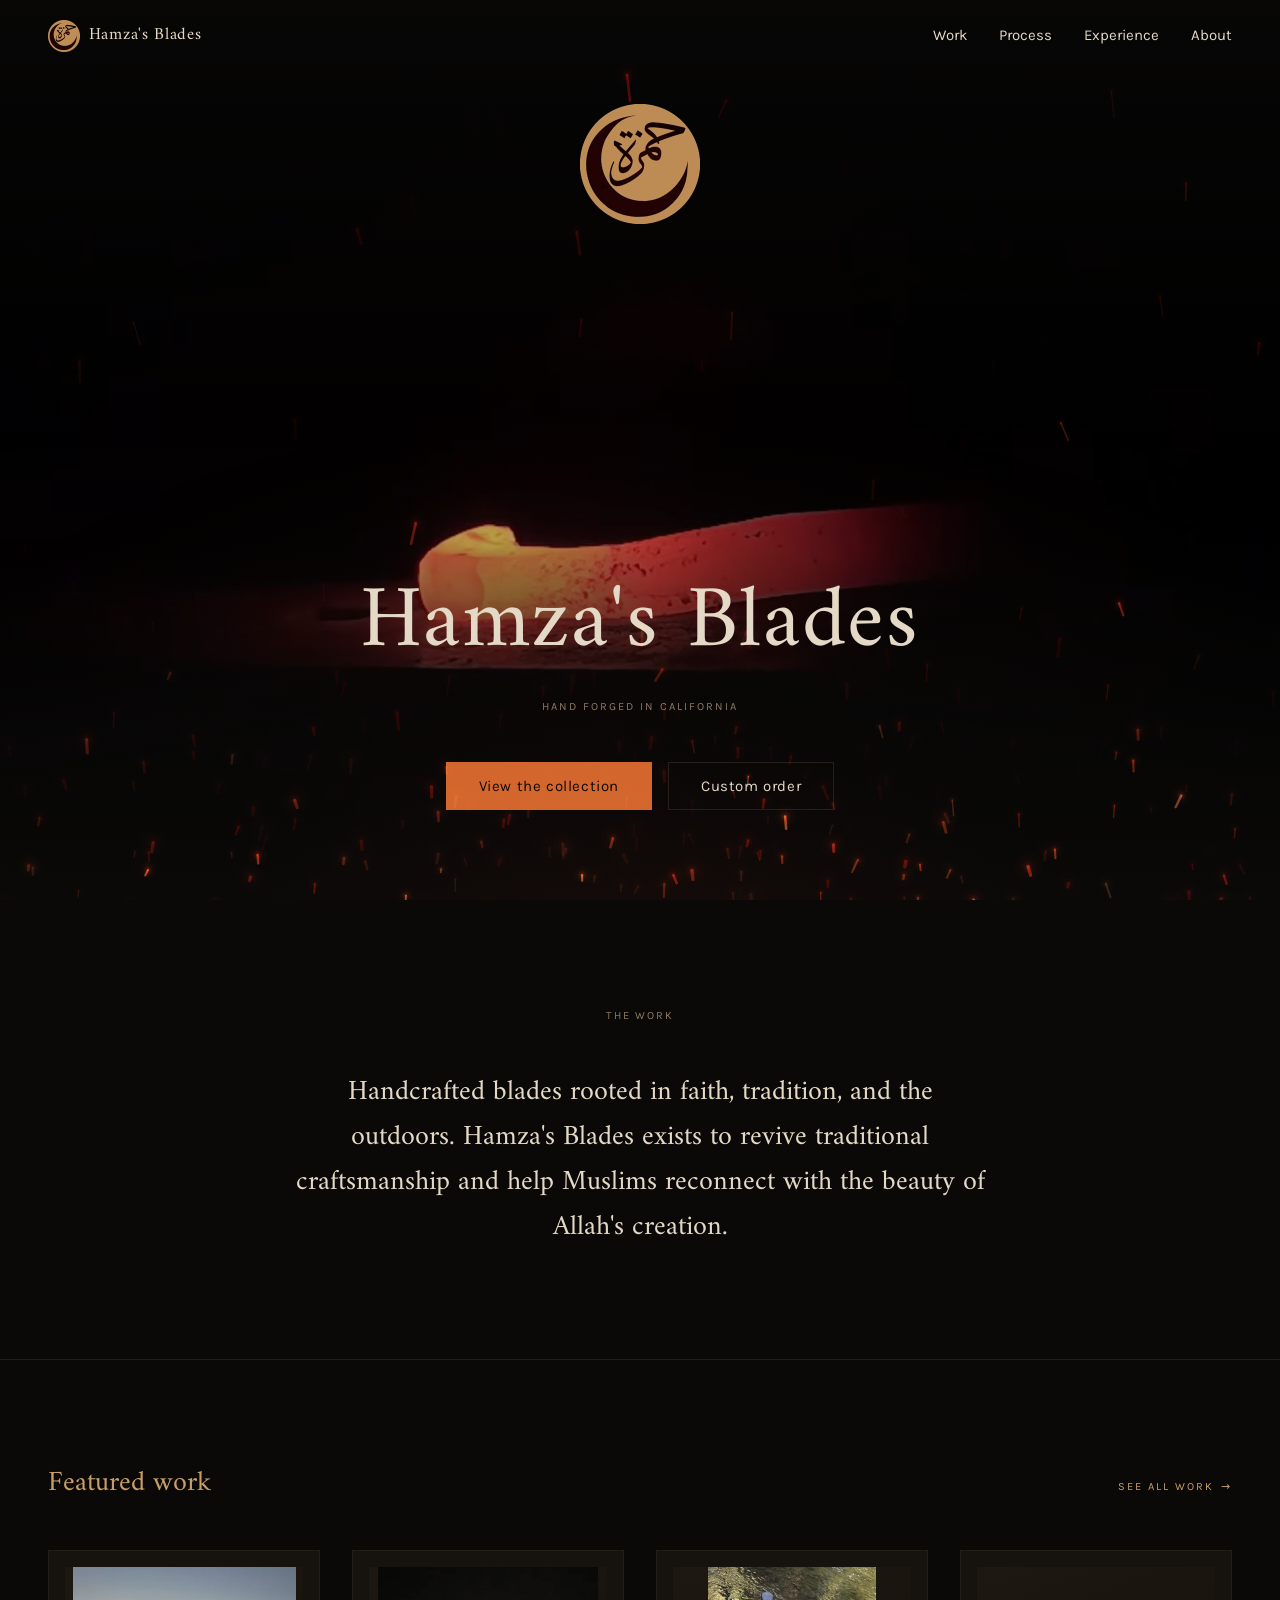
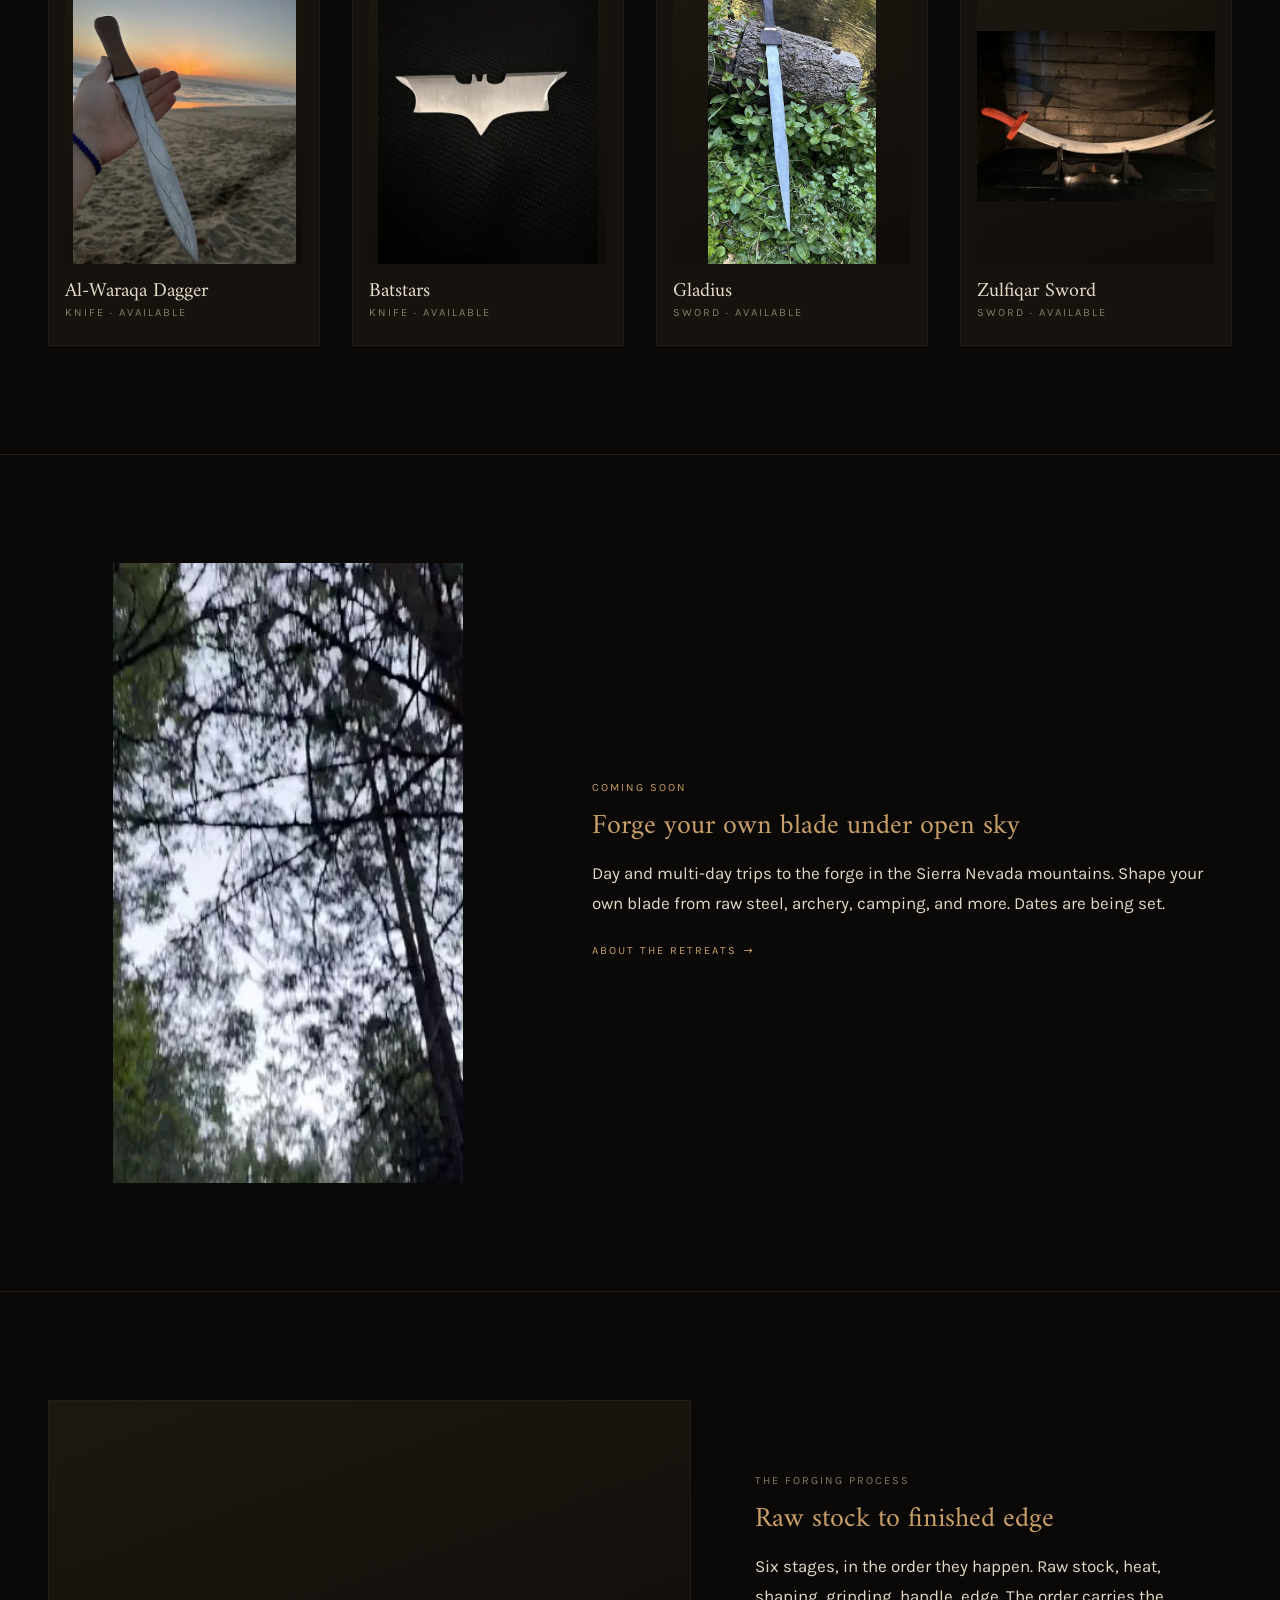
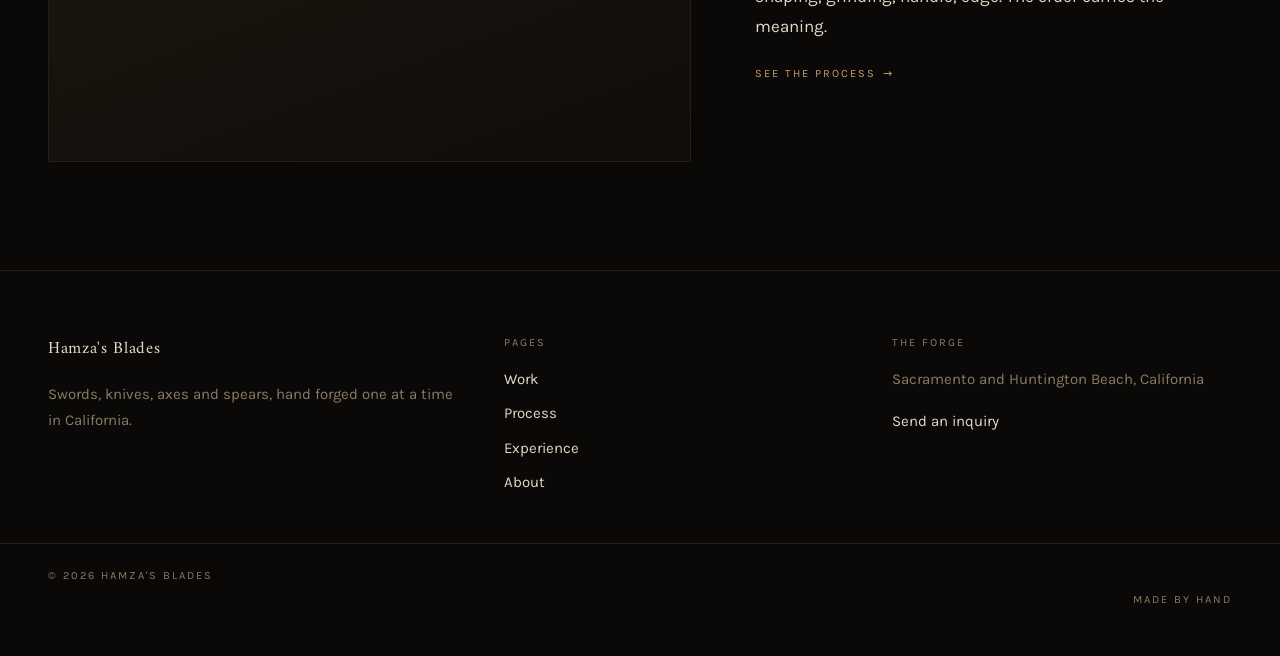
==== commit f7f136c0: "Prepare the site for hamzasblades.com The repo side of pointing a domain at this, which is the half " ====
--- a/index.html
+++ b/index.html
@@ -5,6 +5,22 @@
 <meta name="viewport" content="width=device-width, initial-scale=1">
 <title>Hamza's Blades — hand forged in California</title>
 <meta name="description" content="Hand-forged swords, knives, axes and spears, made one at a time between Sacramento and Huntington Beach, California.">
+
+<!-- The canonical URL and the share card. Both have to be absolute: a
+     relative og:image is ignored, and without a canonical the same page
+     reachable at hamzasblades.com, www.hamzasblades.com and the pages.dev
+     address counts as three copies to a search engine. -->
+<link rel="canonical" href="https://hamzasblades.com/">
+<meta property="og:type" content="website">
+<meta property="og:site_name" content="Hamza's Blades">
+<meta property="og:url" content="https://hamzasblades.com/">
+<meta property="og:title" content="Hamza's Blades — hand forged in California">
+<meta property="og:description" content="Hand-forged swords, knives, axes and spears, made one at a time between Sacramento and Huntington Beach, California.">
+<meta property="og:image" content="https://hamzasblades.com/img/share-card.jpg">
+<meta property="og:image:width" content="1200">
+<meta property="og:image:height" content="630">
+<meta property="og:image:alt" content="Hot steel resting on the anvil in a darkened forge">
+<meta name="twitter:card" content="summary_large_image">
 
 <!-- The real mark. At 16px the calligraphy inside it is not readable, but
      the brass disc and crescent are distinctive enough to find in a strip of
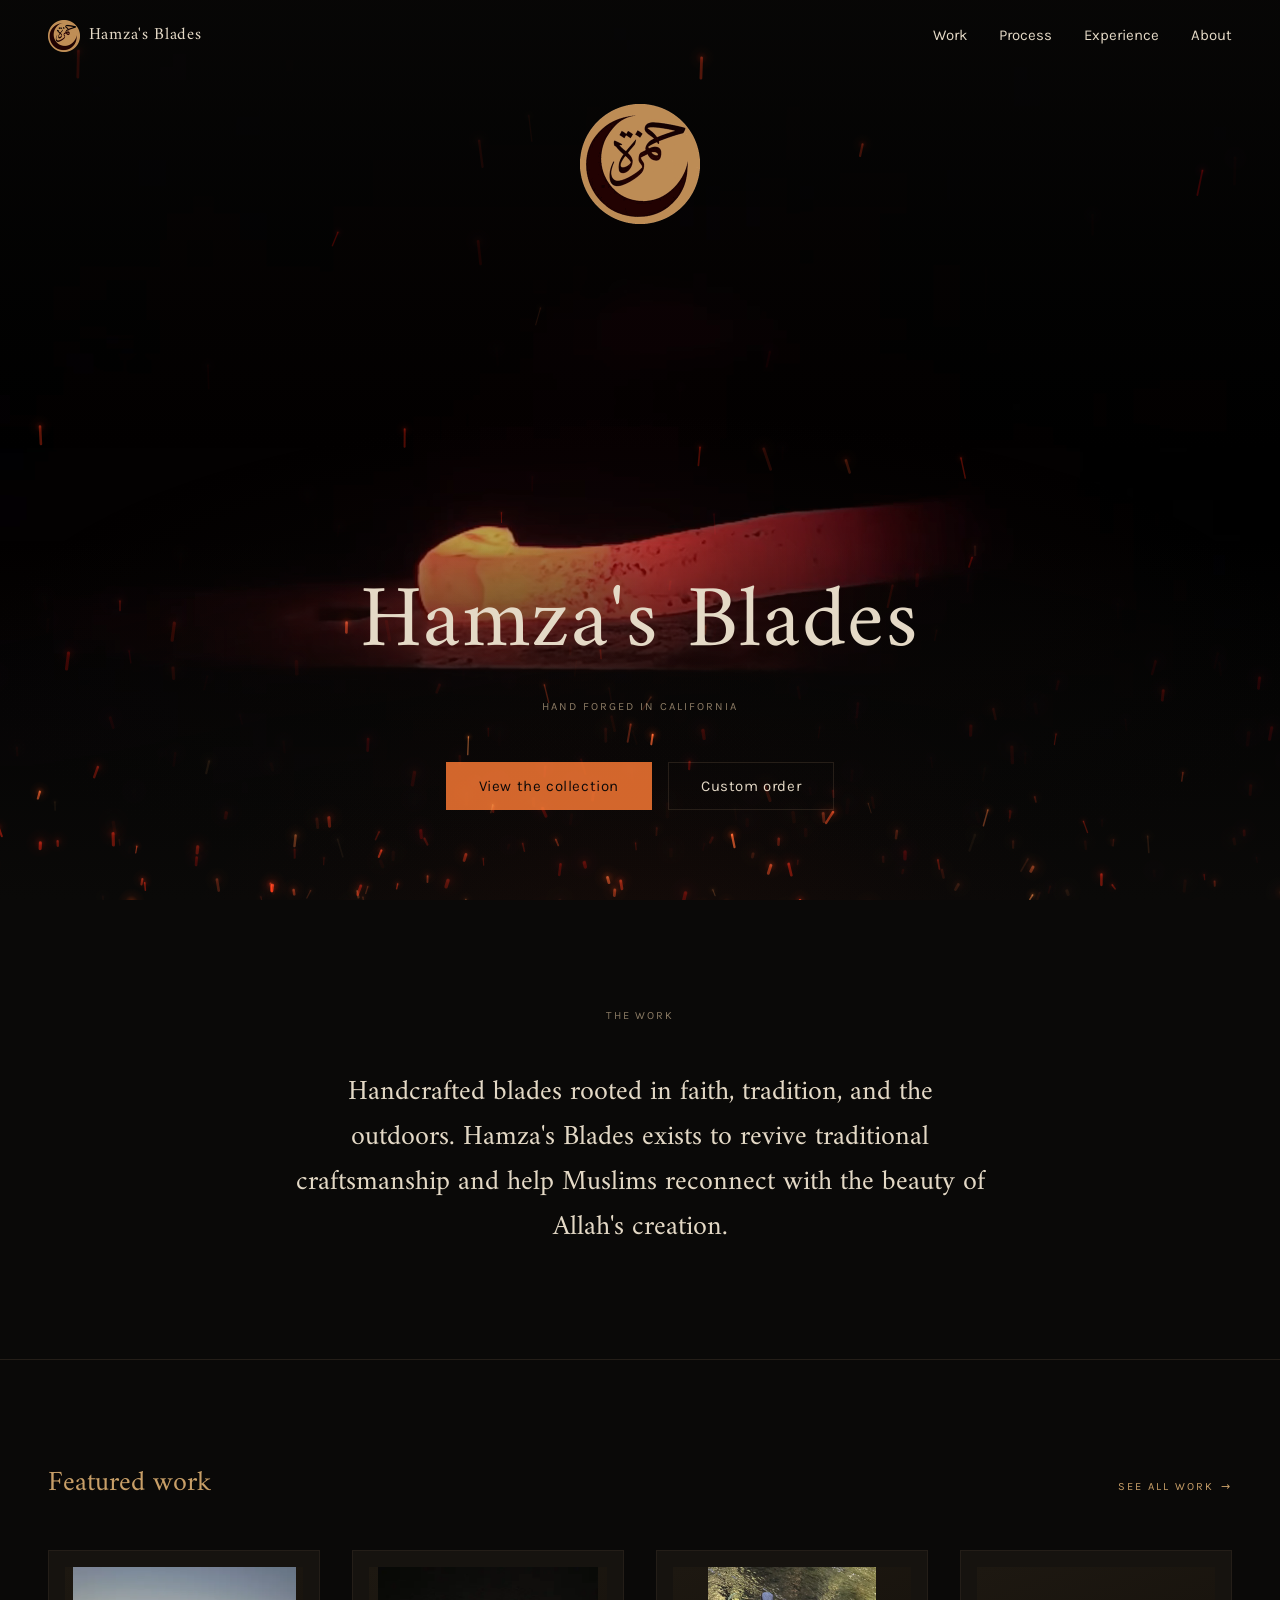
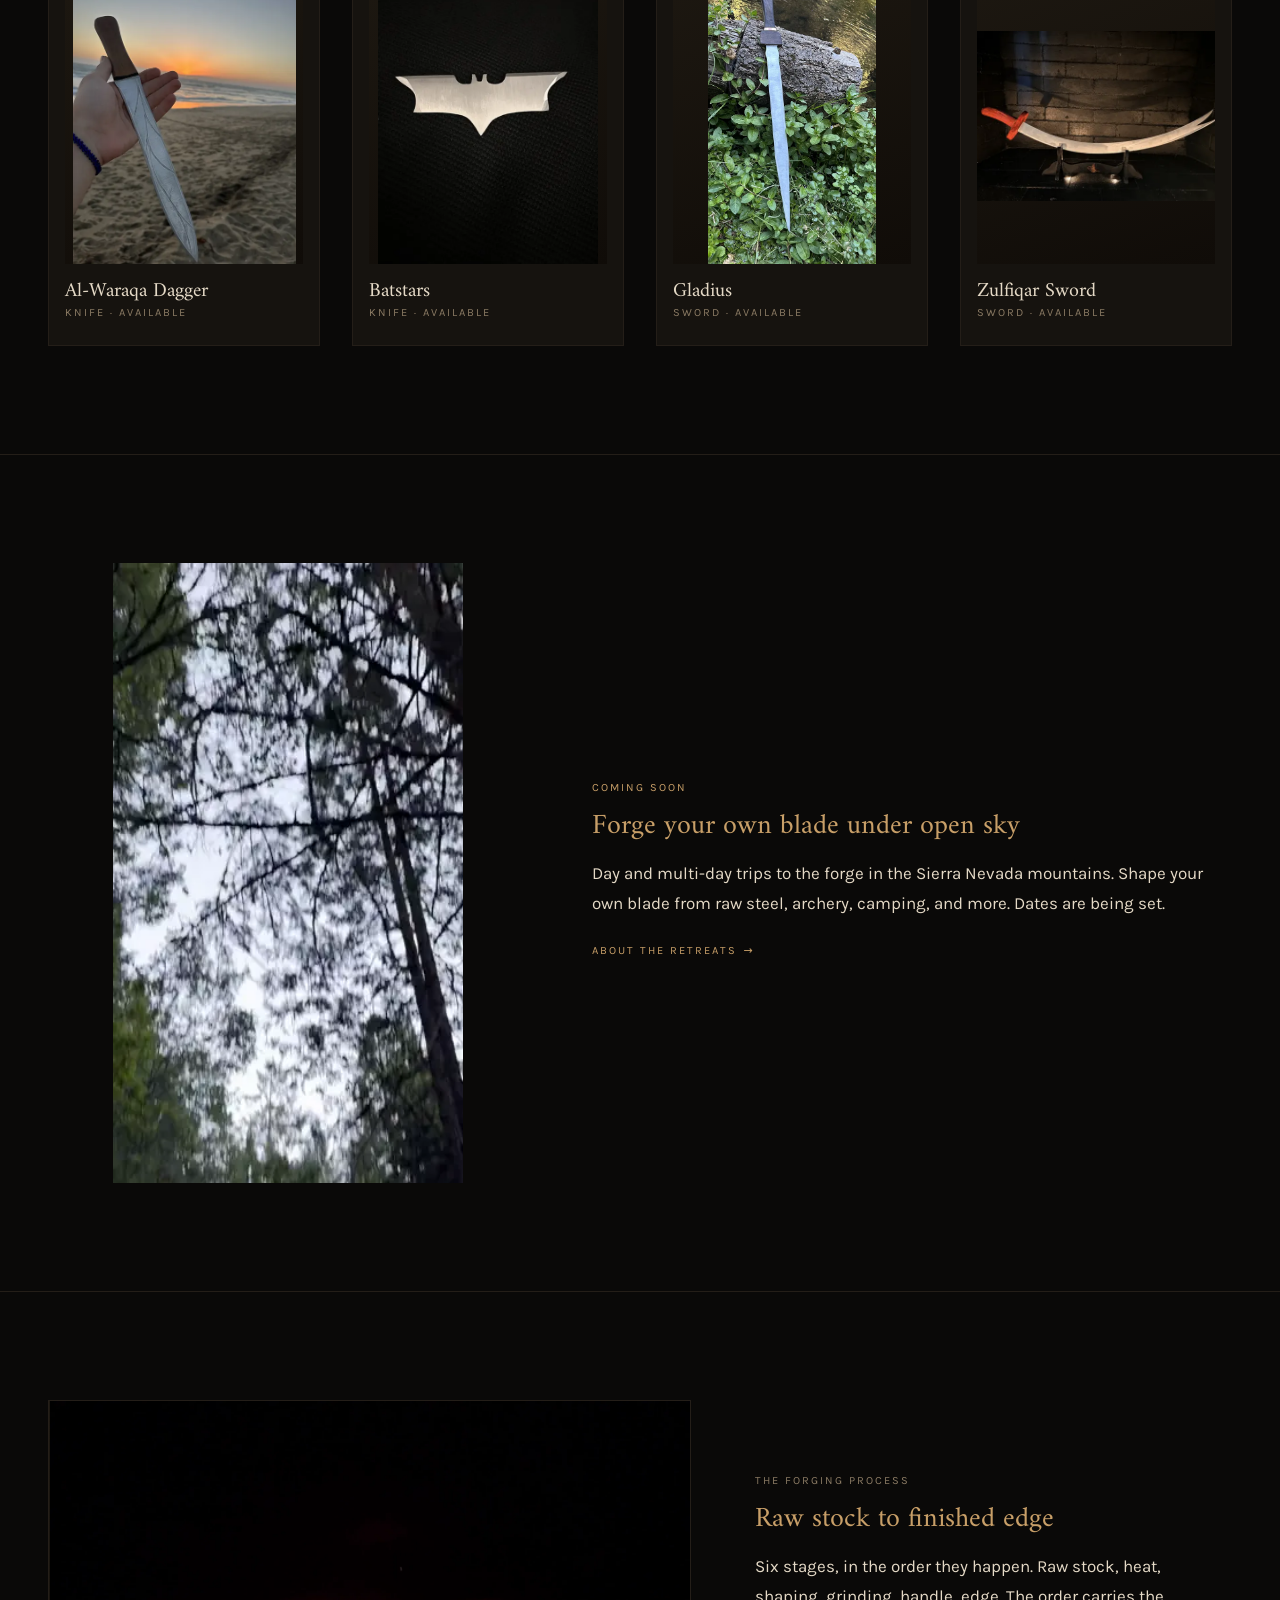
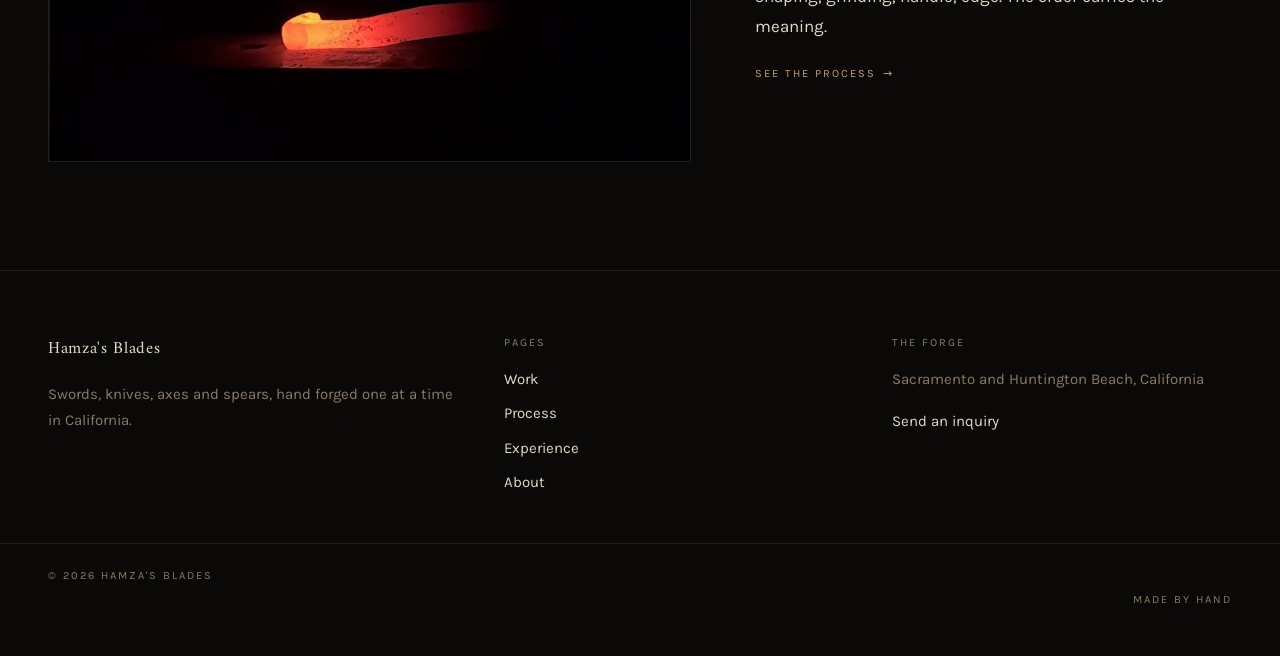
==== commit 2b75d7d2: "Describe the share card as what it shows The alt text said the steel was resting on the anvil. The a" ====
--- a/index.html
+++ b/index.html
@@ -19,7 +19,7 @@
 <meta property="og:image" content="https://hamzasblades.com/img/share-card.jpg">
 <meta property="og:image:width" content="1200">
 <meta property="og:image:height" content="630">
-<meta property="og:image:alt" content="Hot steel resting on the anvil in a darkened forge">
+<meta property="og:image:alt" content="A bar of steel glowing orange in a darkened forge">
 <meta name="twitter:card" content="summary_large_image">
 
 <!-- The real mark. At 16px the calligraphy inside it is not readable, but
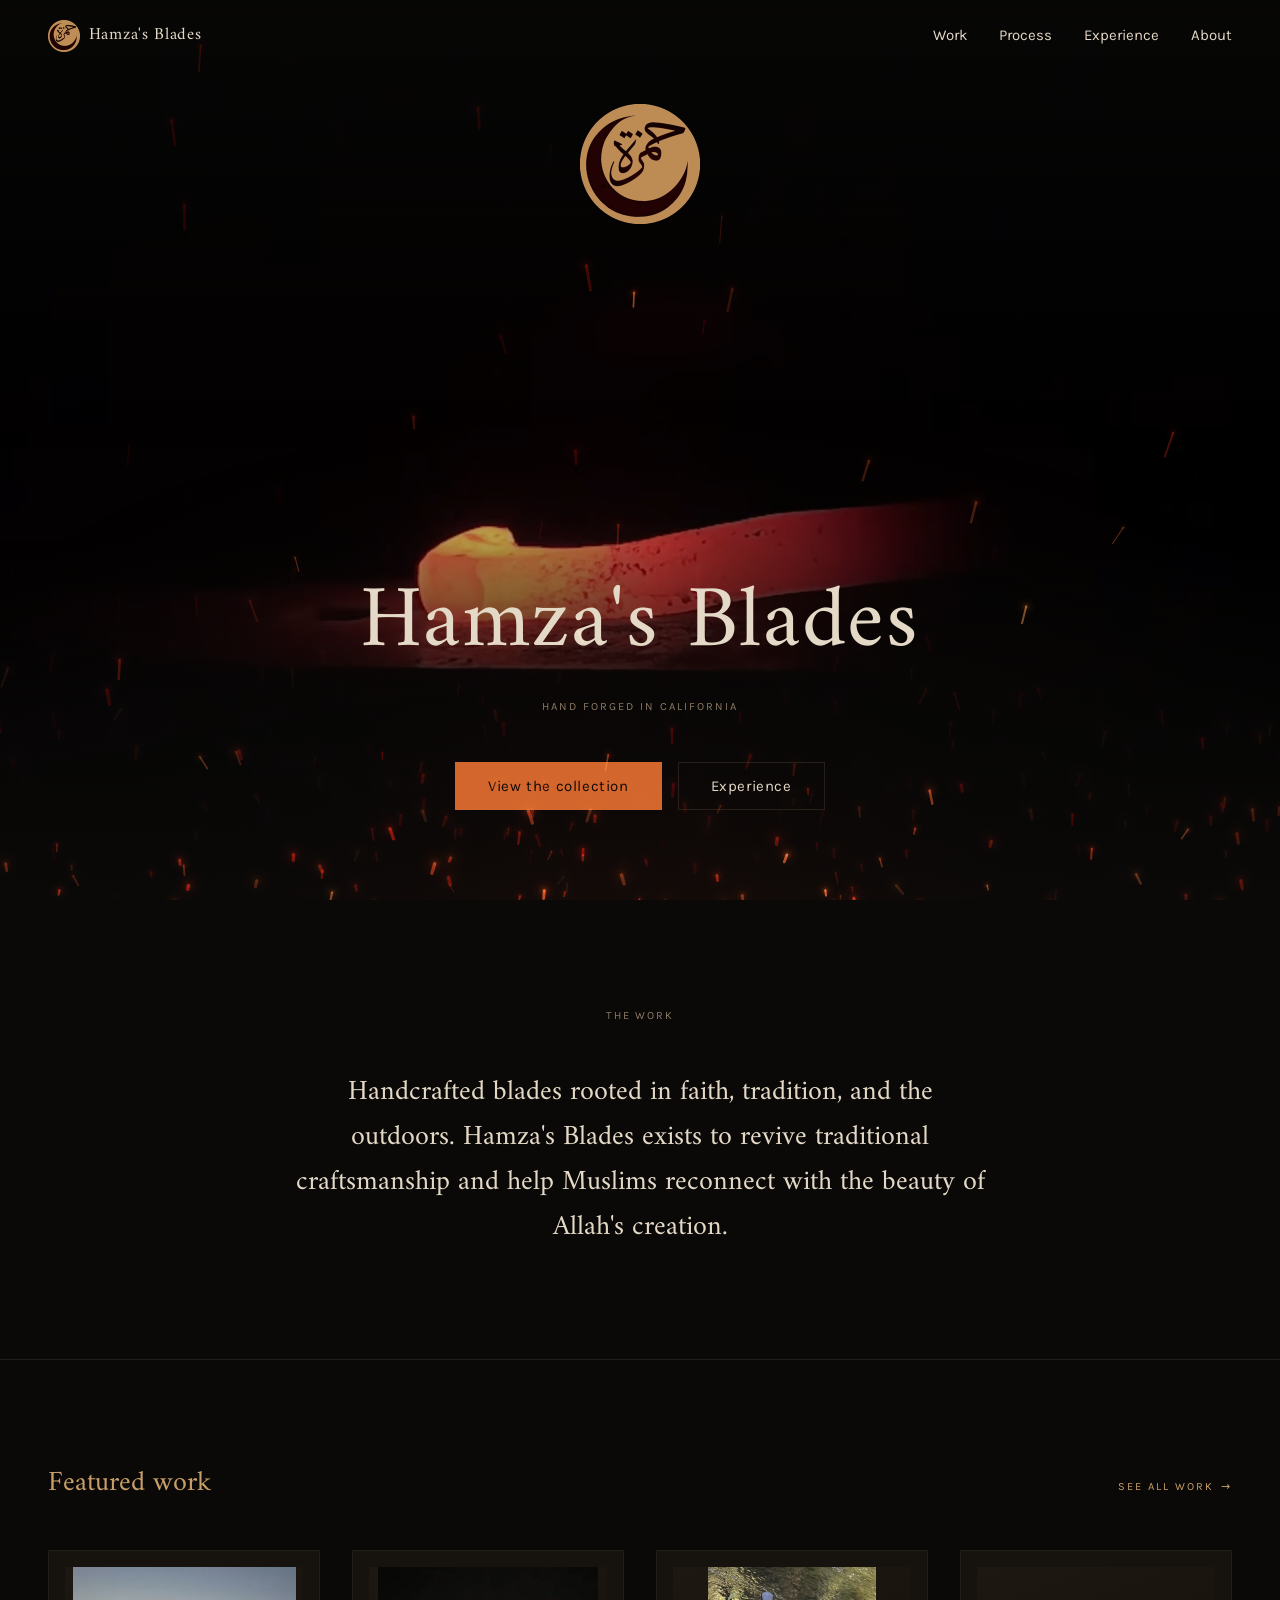
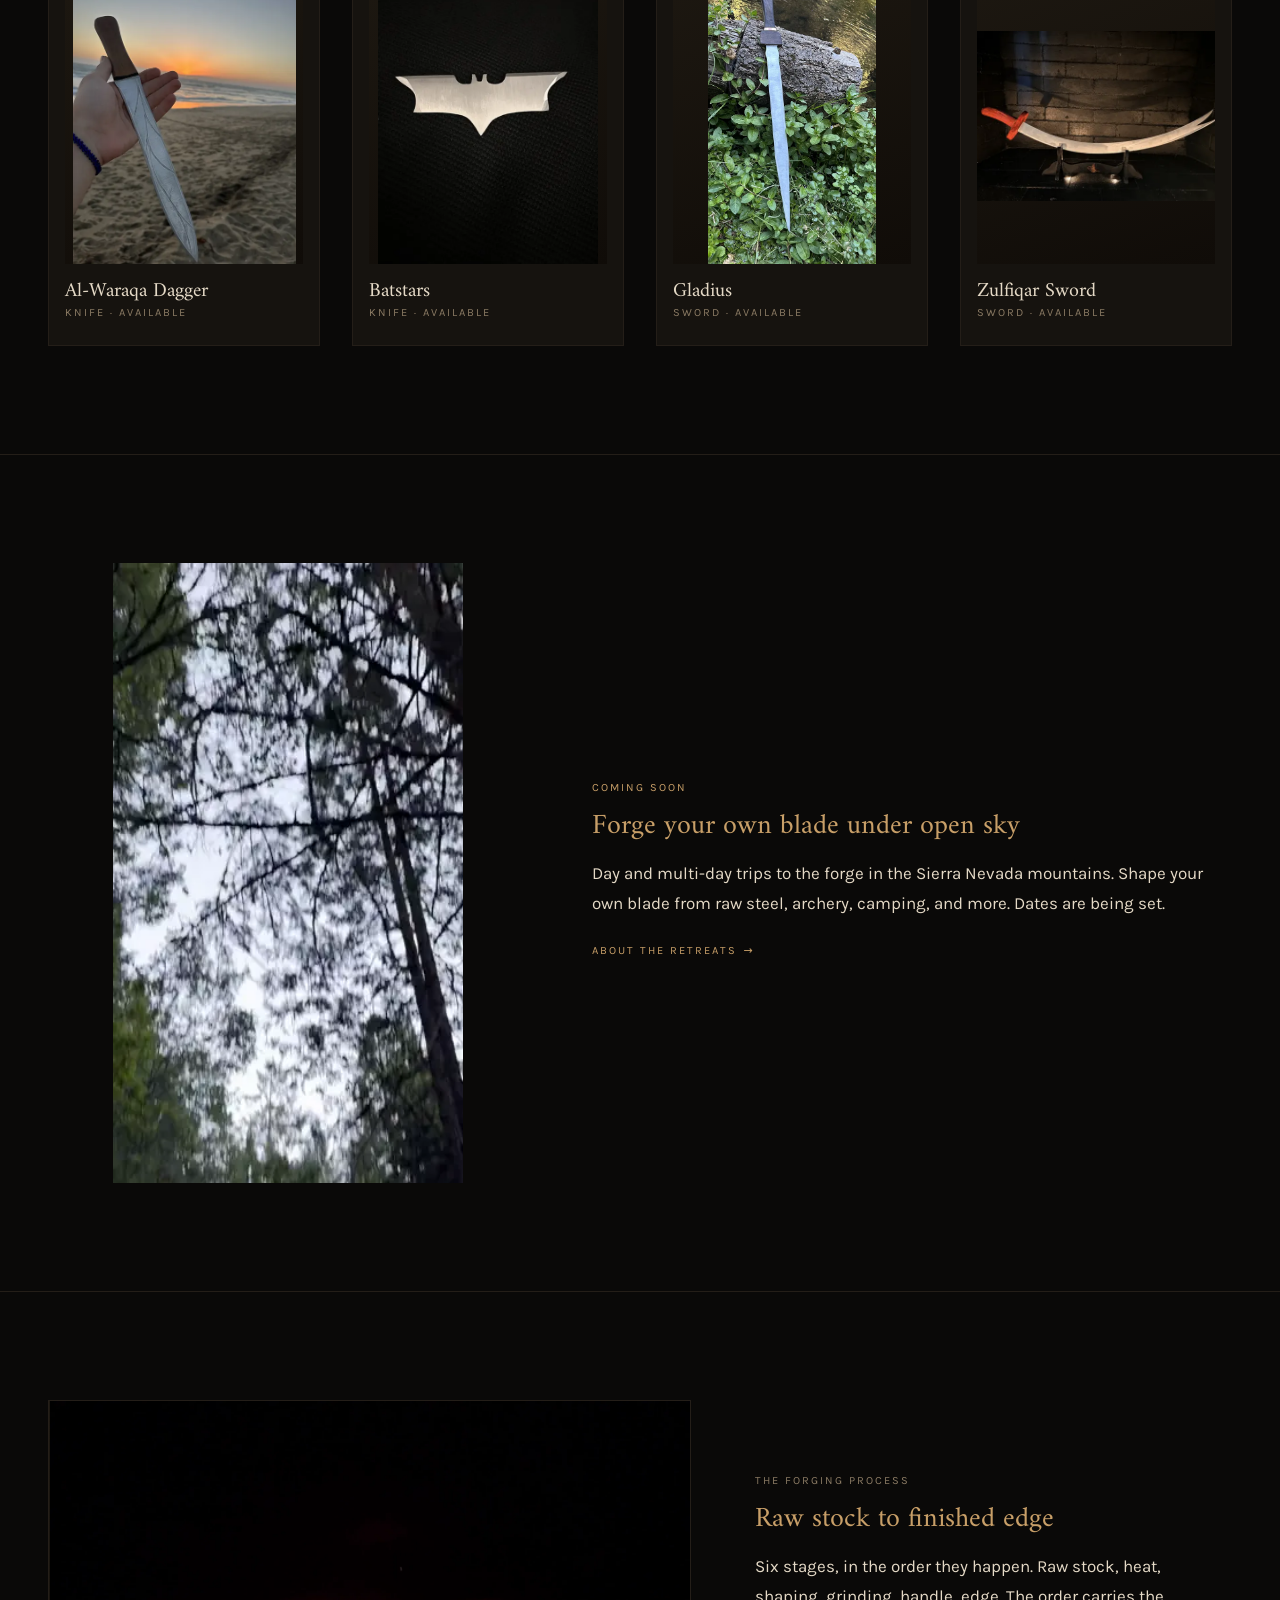
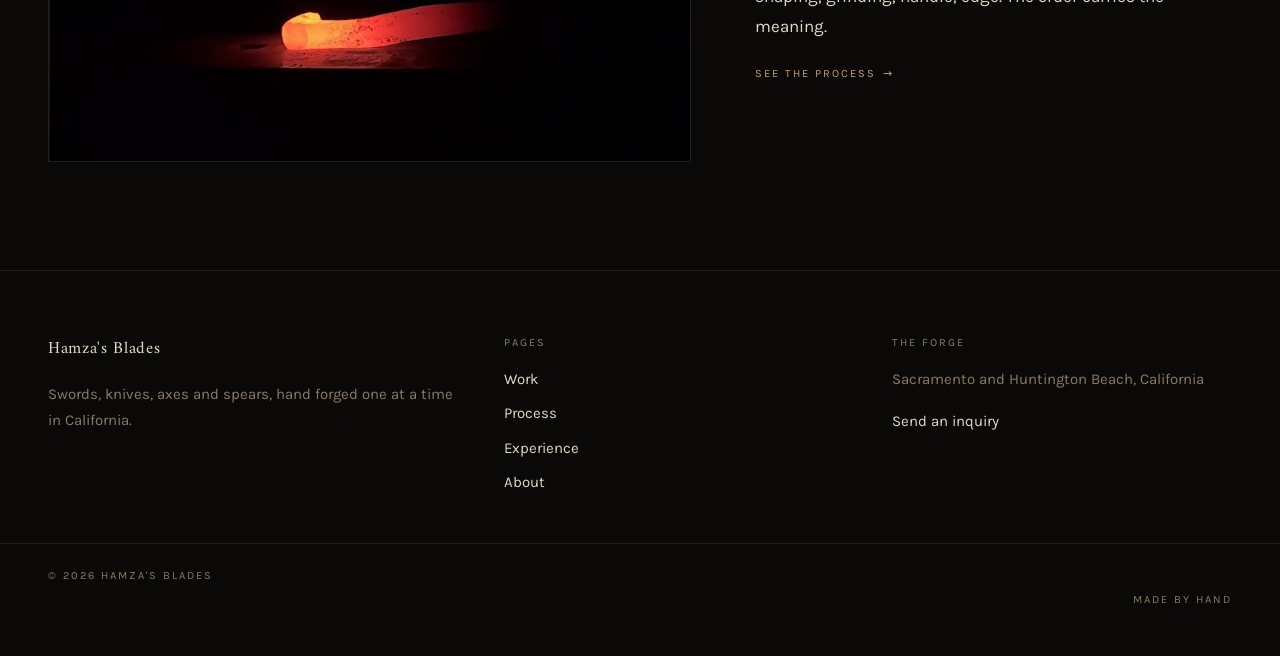
==== commit 36084324: "Point the hero's second button at the Experience page "Custom order" becomes "Experience" and goes t" ====
--- a/index.html
+++ b/index.html
@@ -119,7 +119,7 @@
         <p class="eyebrow">Hand forged in California</p>
         <div class="hero__actions">
           <a class="btn btn--primary" href="gallery.html">View the collection</a>
-          <a class="btn btn--ghost" href="contact.html?about=custom">Custom order</a>
+          <a class="btn btn--ghost" href="experience.html">Experience</a>
         </div>
       </div>
     </div>
